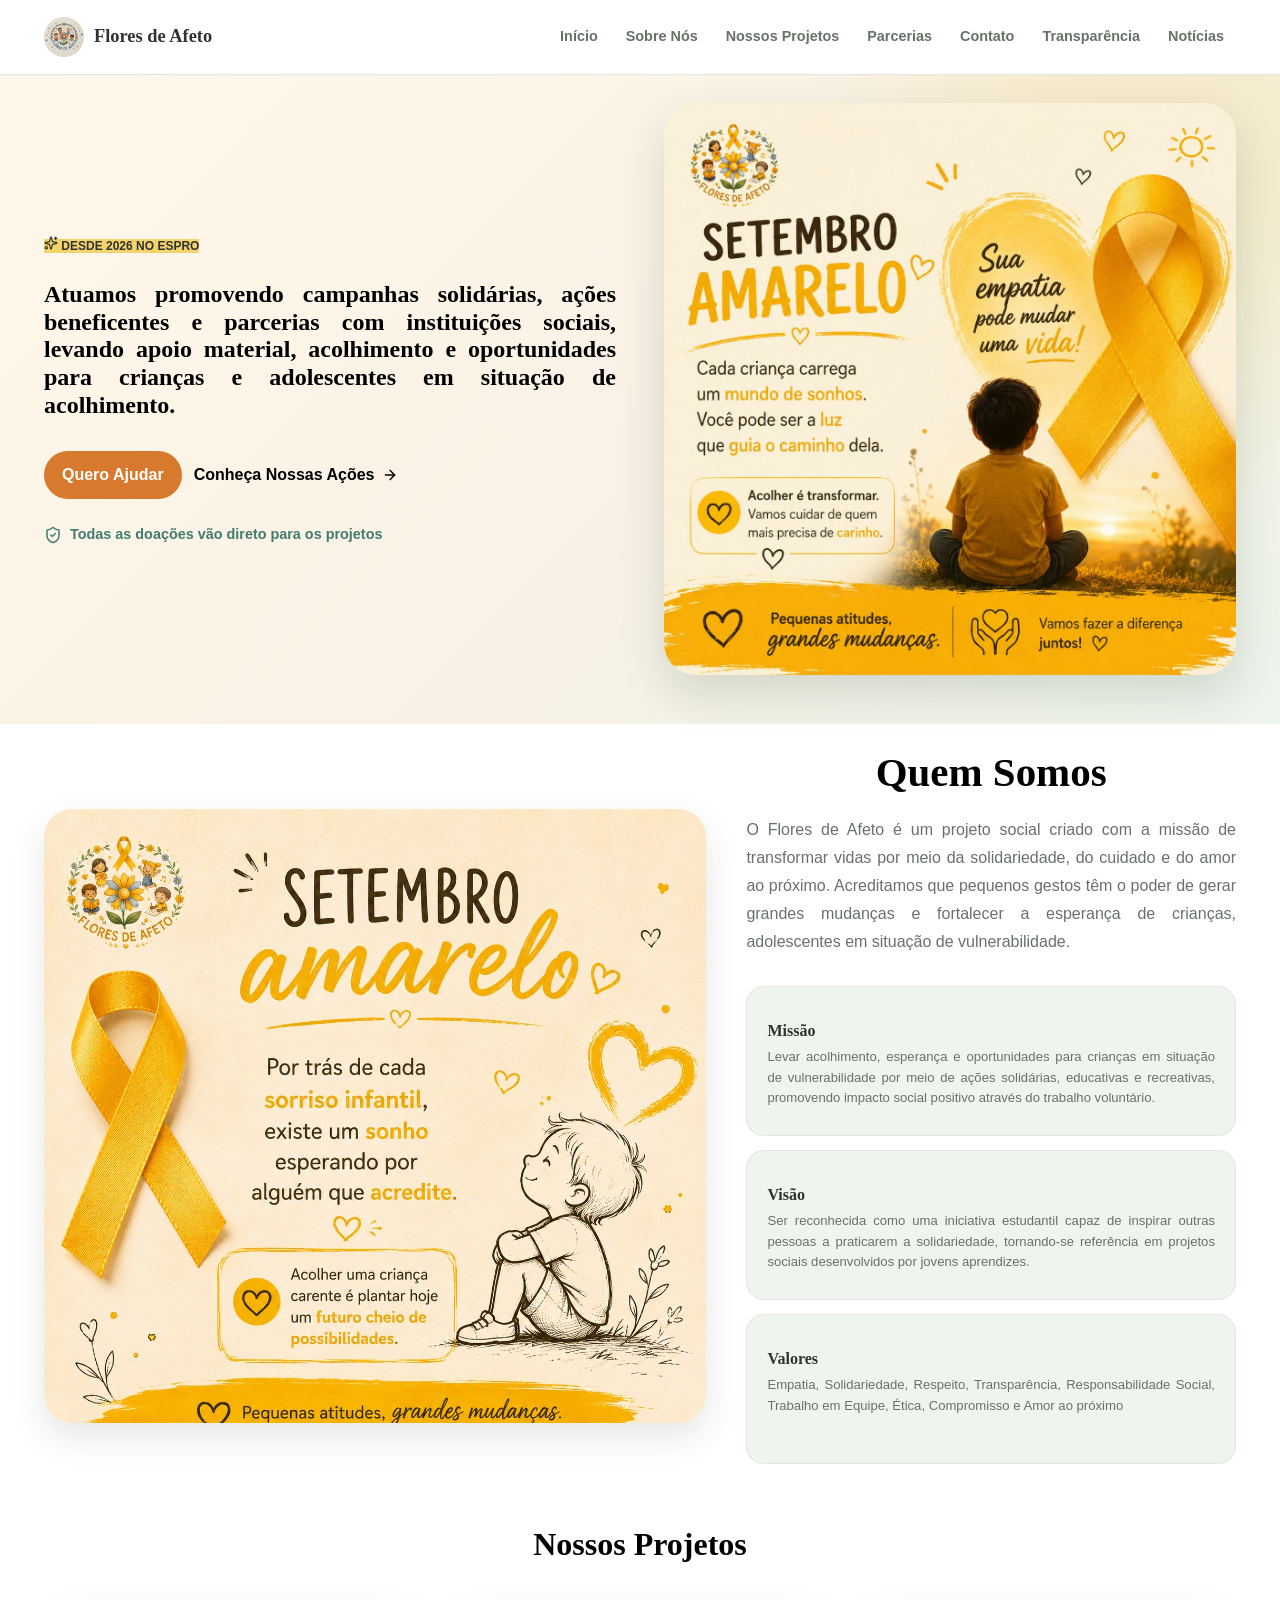
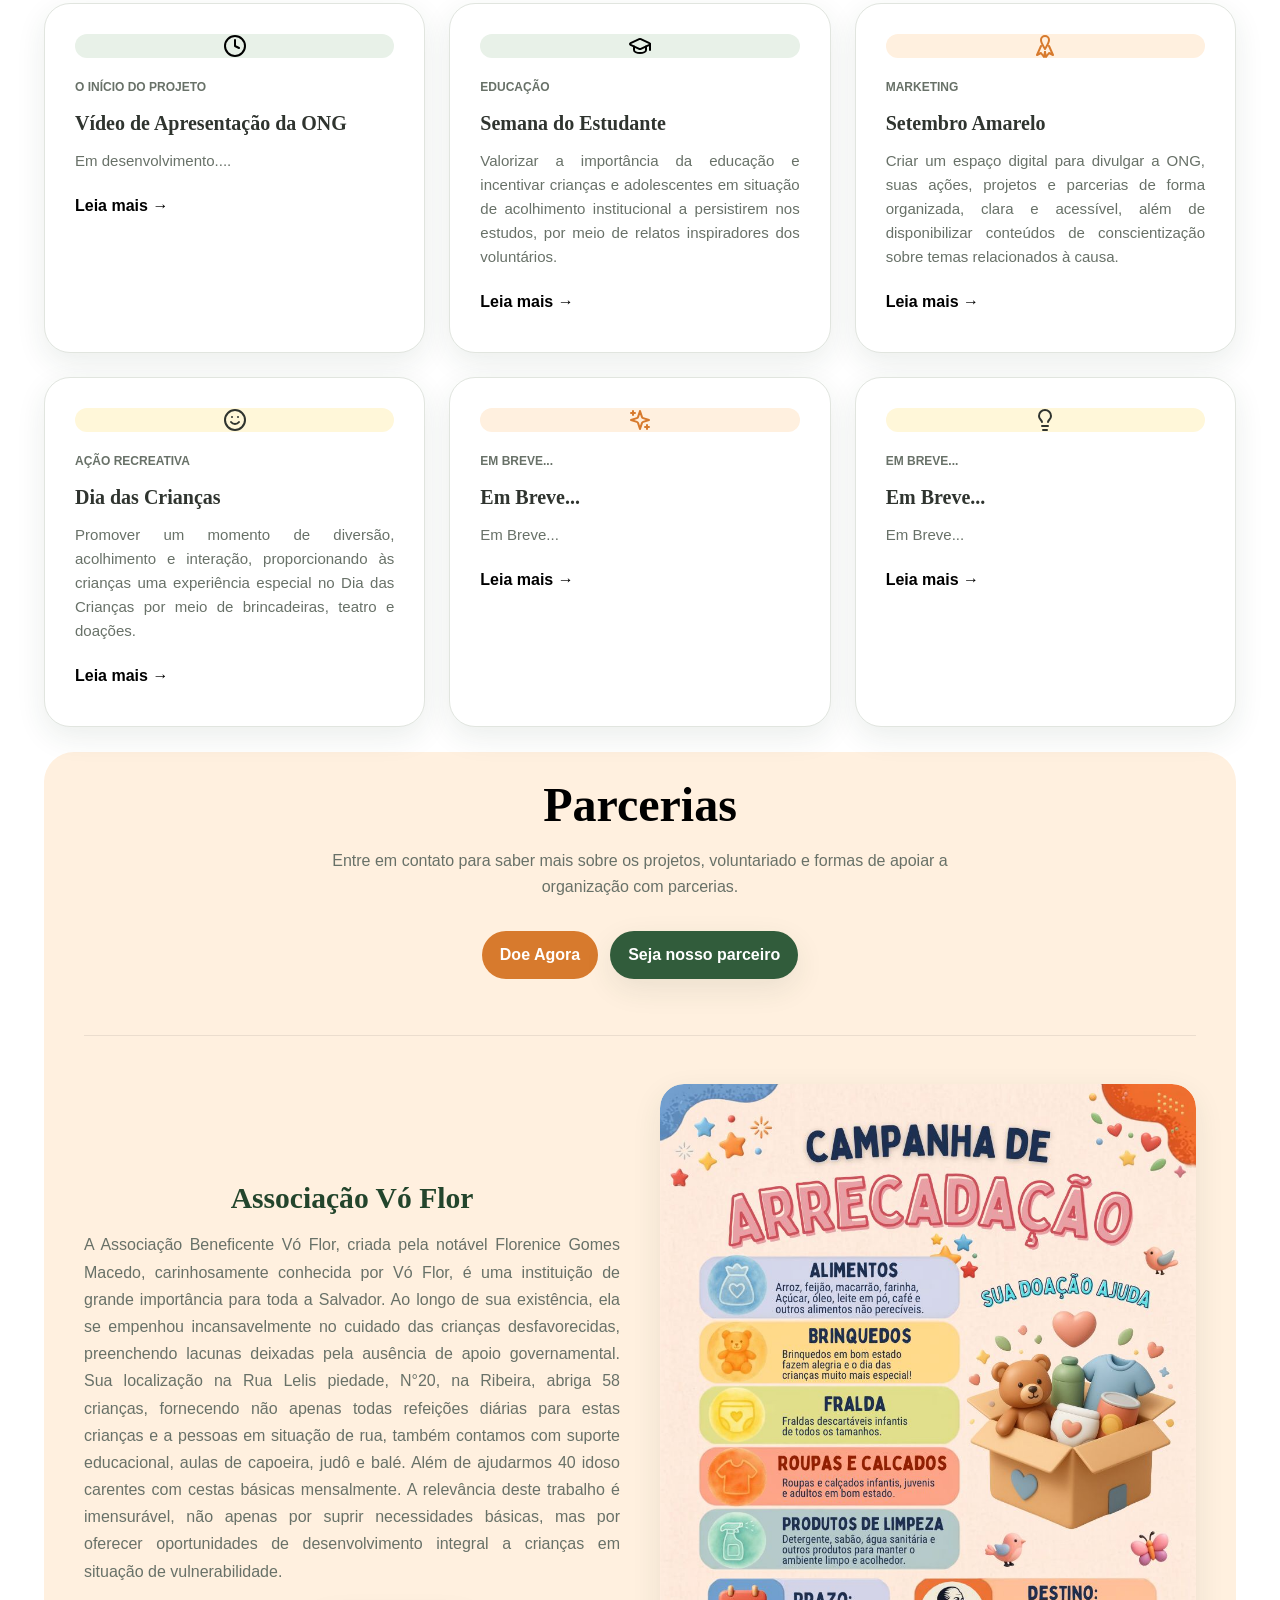
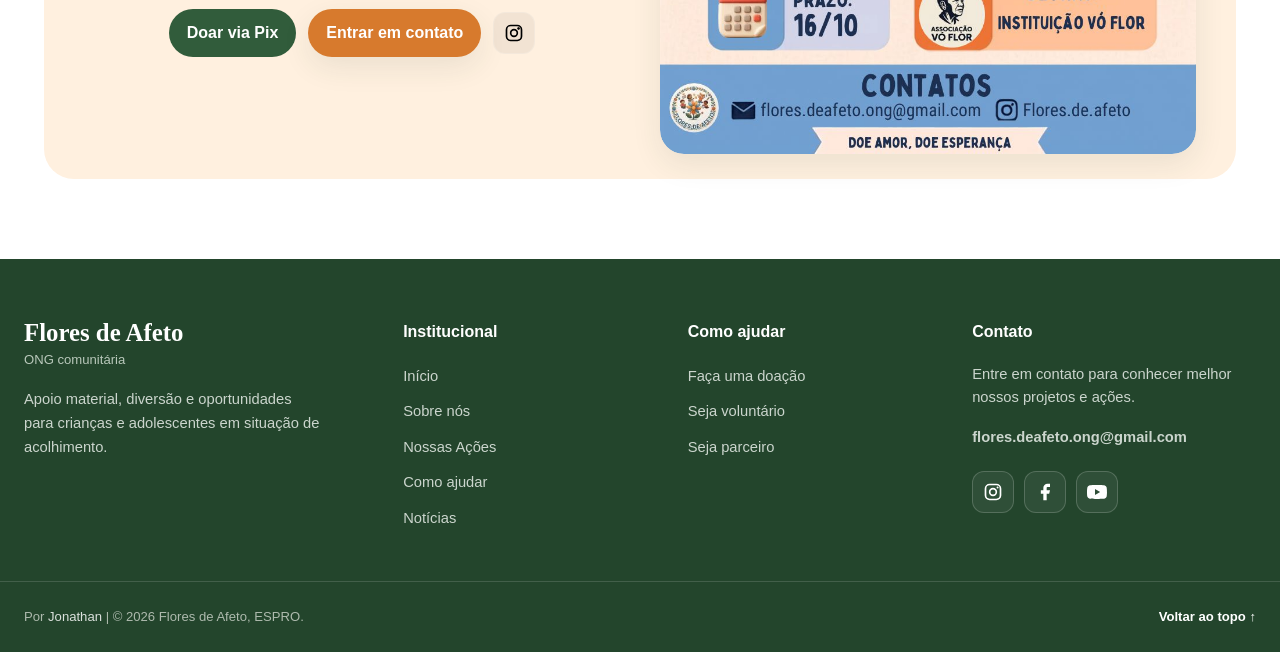
==== site/index.html @ ee65477d "Fix: Alteração do alinhamento dos textos no html e css" ====
<!DOCTYPE html>
<html lang="pt-BR">
  <head>
    <meta charset="UTF-8">
    <meta name="viewport" content="width=device-width, initial-scale=1.0">
    <meta name="description" content="Flores de Afeto — ONG comunitária que atua com educação, alimento, escuta e geração de renda.">
    <meta name="author" content="Flores de Afeto">
    <title>
      Flores de Afeto
    </title>
    <link rel="stylesheet" href="css/styles.css">
    <link rel="stylesheet" href="css/classes.css">
    <link rel="stylesheet" href="css/media.css">
    <link rel="icon" type="image/x-icon" href="imagens/favicon.ico">
  </head>
  <body>
<div class="flex min-h-screen flex-col">  
      <header class="fixed top-0 z-40 border-b border-border/60 bg-background/90 backdrop-blur">
        <div class="mx-auto flex max-w-6xl items-center justify-between gap-4 px-5 py-3.5">
          <a class="flex items-center gap-2.5 active" href="#inicio">
            <span class="flex size-10 items-center justify-center rounded-2xl bg-primary-soft text-primary">
              <img src="imagens\logo.png" alt="Logo">
            </span>
            <span class="font-display text-lg leading-none font-extrabold">
              Flores de Afeto
            </span>
          </a>
          <nav class="hidden items-center gap-1 lg:flex">
            <a href="#inicio" class="rounded-full px-3.5 py-2 text-sm font-semibold text-muted-foreground transition-colors hover:bg-muted hover:text-foreground">
              Início
            </a>
            <a href="#sobre" class="rounded-full px-3.5 py-2 text-sm font-semibold text-muted-foreground transition-colors hover:bg-muted hover:text-foreground">
              Sobre Nós
            </a>
            <a href="#projetos" class="rounded-full px-3.5 py-2 text-sm font-semibold text-muted-foreground transition-colors hover:bg-muted hover:text-foreground">
              Nossos Projetos
            </a>
            <a href="#parcerias" class="rounded-full px-3.5 py-2 text-sm font-semibold text-muted-foreground transition-colors hover:bg-muted hover:text-foreground">
              Parcerias
            </a>
            <a href="#contato" class="rounded-full px-3.5 py-2 text-sm font-semibold text-muted-foreground transition-colors hover:bg-muted hover:text-foreground">
              Contato
            </a>
            <a href="transparencia.html" class="rounded-full px-3.5 py-2 text-sm font-semibold text-muted-foreground transition-colors hover:bg-muted hover:text-foreground">
              Transparência
            </a>
            <a href="noticias.html" class="rounded-full px-3.5 py-2 text-sm font-semibold text-muted-foreground transition-colors hover:bg-muted hover:text-foreground">
              Notícias
            </a>
          </nav>

        </div>
      </header>
      <main id="inicio" class="flex-1">
        <section class="bg-hero-warm">
          <div class="mx-auto grid max-w-6xl items-center gap-12 px-5 py-14 md:py-20 lg:grid-cols-2">
            <div>
              <span class="inline-flex items-center gap-2 rounded-full bg-sun px-4 py-1.5 text-xs font-bold tracking-wide text-sun-foreground uppercase">
                <svg xmlns="http://www.w3.org/2000/svg" width="24" height="24" viewBox="0 0 24 24" fill="none" stroke="currentColor" stroke-width="2" stroke-linecap="round" stroke-linejoin="round" class="lucide lucide-sparkles size-3.5" aria-hidden="true">
                  <path d="M11.017 2.814a1 1 0 0 1 1.966 0l1.051 5.558a2 2 0 0 0 1.594 1.594l5.558 1.051a1 1 0 0 1 0 1.966l-5.558 1.051a2 2 0 0 0-1.594 1.594l-1.051 5.558a1 1 0 0 1-1.966 0l-1.051-5.558a2 2 0 0 0-1.594-1.594l-5.558-1.051a1 1 0 0 1 0-1.966l5.558-1.051a2 2 0 0 0 1.594-1.594z">
                  </path>
                  <path d="M20 2v4">
                  </path>
                  <path d="M22 4h-4">
                  </path>
                  <circle cx="4" cy="20" r="2">
                  </circle>
                </svg>
                Desde 2026 no ESPRO
              </span>
              <h3 class="mt-6 text-4xl text-primary md:text-5xl/tight">
                Atuamos promovendo campanhas solidárias, ações beneficentes e parcerias com instituições sociais, 
                levando apoio material, acolhimento e oportunidades para crianças e adolescentes em situação de acolhimento.
              </h3>
              <div class="mt-8 flex flex-wrap gap-3">
                <a href="#parcerias" class="inline-flex items-center justify-center gap-2 whitespace-nowrap rounded-full font-bold cursor-pointer transition-all focus-visible:outline-none focus-visible:ring-2 focus-visible:ring-ring focus-visible:ring-offset-2 disabled:pointer-events-none disabled:opacity-50 disabled:cursor-not-allowed [&amp;_svg]:pointer-events-none [&amp;_svg]:size-4 [&amp;_svg]:shrink-0 bg-accent text-accent-foreground shadow-warm hover:brightness-105 hover:-translate-y-0.5 h-13 px-8 text-base">
                  Quero Ajudar
                </a>
                <a href="#projetos" class="inline-flex items-center justify-center gap-2 whitespace-nowrap rounded-full font-bold cursor-pointer transition-all focus-visible:outline-none focus-visible:ring-2 focus-visible:ring-ring focus-visible:ring-offset-2 disabled:pointer-events-none disabled:opacity-50 disabled:cursor-not-allowed [&amp;_svg]:pointer-events-none [&amp;_svg]:size-4 [&amp;_svg]:shrink-0 border-2 border-primary/30 bg-background text-primary hover:bg-primary-soft hover:border-primary/50 h-13 px-8 text-base">
                  Conheça Nossas Ações
                  <svg xmlns="http://www.w3.org/2000/svg" width="24" height="24" viewBox="0 0 24 24" fill="none" stroke="currentColor" stroke-width="2" stroke-linecap="round" stroke-linejoin="round" class="lucide lucide-arrow-right size-4" aria-hidden="true">
                    <path d="M5 12h14">
                    </path>
                    <path d="m12 5 7 7-7 7">
                    </path>
                  </svg>
                </a>
              </div>
              <p class="mt-6 flex items-center gap-2 text-sm font-semibold text-info">
                <svg xmlns="http://www.w3.org/2000/svg" width="24" height="24" viewBox="0 0 24 24" fill="none" stroke="currentColor" stroke-width="2" stroke-linecap="round" stroke-linejoin="round" class="lucide lucide-shield-check size-4.5" aria-hidden="true">
                  <path d="M20 13c0 5-3.5 7.5-7.66 8.95a1 1 0 0 1-.67-.01C7.5 20.5 4 18 4 13V6a1 1 0 0 1 1-1c2 0 4.5-1.2 6.24-2.72a1.17 1.17 0 0 1 1.52 0C14.51 3.81 17 5 19 5a1 1 0 0 1 1 1z">
                  </path>
                  <path d="m9 12 2 2 4-4">
                  </path>
                </svg>
                Todas as doações vão direto para os projetos
              </p>
            </div>
            <div class="relative">
              <div class="overflow-hidden rounded-4xl shadow-lift">
                <img src="imagens/aviso-setembro1.jpg" alt="Ação do Setembro Amarelo" width="1408" height="1104" class="w-full object-cover">
              </div>
              <div class="absolute -bottom-6 -left-4 hidden rounded-3xl bg-card p-5 shadow-lift sm:block">
                <span class="flex items-center gap-3">
                  <span class="flex size-11 items-center justify-center rounded-2xl bg-accent-soft text-accent">
                    <svg xmlns="http://www.w3.org/2000/svg" width="24" height="24" viewBox="0 0 24 24" fill="none" stroke="currentColor" stroke-width="2" stroke-linecap="round" stroke-linejoin="round" class="lucide lucide-hand-heart size-5" aria-hidden="true">
                      <path d="M11 14h2a2 2 0 0 0 0-4h-3c-.6 0-1.1.2-1.4.6L3 16">
                      </path>
                      <path d="m14.45 13.39 5.05-4.694C20.196 8 21 6.85 21 5.75a2.75 2.75 0 0 0-4.797-1.837.276.276 0 0 1-.406 0A2.75 2.75 0 0 0 11 5.75c0 1.2.802 2.248 1.5 2.946L16 11.95">
                      </path>
                      <path d="m2 15 6 6">
                      </path>
                      <path d="m7 20 1.6-1.4c.3-.4.8-.6 1.4-.6h4c1.1 0 2.1-.4 2.8-1.2l4.6-4.4a1 1 0 0 0-2.75-2.91">
                      </path>
                    </svg>
                  </span>
                  <span>
                    <span class="block font-display text-xl font-extrabold text-primary">
                      12.400
                    </span>
                    <span class="text-xs font-semibold text-muted-foreground">
                      vidas acompanhadas
                    </span>
                  </span>
                </span>
              </div>
            </div>
          </div>
        </section>
        <section id="sobre" class="section-pad">
          <div class="mx-auto grid max-w-6xl items-center gap-12 px-5 lg:grid-cols-2">
            <div class="overflow-hidden rounded-4xl shadow-soft">
              <img src="imagens/aviso-setembro2.jpg" alt="Voluntária entregando um buquê de flores a uma senhora atendida pela ONG" width="50%" height="900" loading="lazy" class="h-full w-full object-cover">
            </div>
            <div>
              <h2 class="mt-3 text-3xl text-primary md:text-4xl">
                Quem Somos
              </h2>
              <p class="mt-4 text-base/relaxed text-muted-foreground">
                O Flores de Afeto é um projeto social criado com a missão de transformar vidas por meio da solidariedade, do cuidado e do amor ao próximo. 
                Acreditamos que pequenos gestos têm o poder de gerar grandes mudanças e fortalecer a esperança de crianças, adolescentes em situação de vulnerabilidade.
              </p>
              <div class="mt-7 grid gap-4 sm:grid-cols-3">
                <div class="rounded-2xl bg-secondary p-5">
                  <h3 class="mt-3 text-base">
                    Missão
                  </h3>
                  <p class="mt-1 text-sm/relaxed text-muted-foreground">
                    Levar acolhimento, esperança e oportunidades para crianças em situação de
                    vulnerabilidade por meio de ações solidárias, educativas e recreativas, promovendo impacto
                    social positivo através do trabalho voluntário.
                  </p>
                </div>
                <div class="rounded-2xl bg-secondary p-5">
                  <h3 class="mt-3 text-base">
                    Visão
                  </h3>
                  <p class="mt-1 text-sm/relaxed text-muted-foreground">
                    Ser reconhecida como uma iniciativa estudantil capaz de inspirar outras pessoas a
                    praticarem a solidariedade, tornando-se referência em projetos sociais desenvolvidos por
                    jovens aprendizes.
                  </p>
                </div>
                <div class="rounded-2xl bg-secondary p-5">
                  <h3 class="mt-3 text-base">
                    Valores
                  </h3>
                  <p class="mt-1 text-sm/relaxed text-muted-foreground">
                    Empatia, Solidariedade, Respeito, Transparência, Responsabilidade Social, Trabalho em Equipe, Ética, Compromisso e Amor ao próximo
                  </p>
                </div>
              </div>
              <!-- 
              <a href="#sobre" class="inline-flex items-center justify-center gap-2 whitespace-nowrap rounded-full text-sm font-bold cursor-pointer transition-all focus-visible:outline-none focus-visible:ring-2 focus-visible:ring-ring focus-visible:ring-offset-2 disabled:pointer-events-none disabled:opacity-50 disabled:cursor-not-allowed [&amp;_svg]:pointer-events-none [&amp;_svg]:size-4 [&amp;_svg]:shrink-0 text-info underline-offset-4 hover:underline h-11 py-2 mt-6 px-0">
                Nossa história completa
                <svg xmlns="http://www.w3.org/2000/svg" width="24" height="24" viewBox="0 0 24 24" fill="none" stroke="currentColor" stroke-width="2" stroke-linecap="round" stroke-linejoin="round" class="lucide lucide-arrow-right size-4" aria-hidden="true">
                  <path d="M5 12h14">
                  </path>
                  <path d="m12 5 7 7-7 7">
                  </path>
                </svg>
              </a>
              -->
            </div>
          </div>
        </section>
        <!--
        <section class="bg-green-gradient py-14 text-primary-foreground md:py-18">
          <div style="display: flex; justify-content: center; align-items: center;">
             <img src="" style="width: 90%; height: 400px; margin: auto;">
          </div>    
        </section>
        -->
        <section id="projetos" class="section-pad">
          <div class="mx-auto max-w-6xl px-5">
            <div class="max-w-2xl"> 
              <h2 class="mt-3 text-3xl text-primary md:text-4xl" style="text-align: center;">
                Nossos Projetos
              </h2>
            </div>
            <div class="mt-10">
              <div class="grid gap-6 md:grid-cols-2 lg:grid-cols-3">

                <article class="flex flex-col rounded-3xl border border-border bg-card p-7 shadow-soft transition-all hover:-translate-y-1 hover:shadow-lift">
                  <span class="flex size-13 items-center justify-center rounded-2xl bg-primary-soft text-primary">
                    <svg xmlns="http://www.w3.org/2000/svg" width="24" height="24" viewBox="0 0 24 24" fill="none" stroke="currentColor" stroke-width="2" stroke-linecap="round" stroke-linejoin="round" class="lucide size-6" aria-hidden="true">
                      <circle cx="12" cy="12" r="10"/>
                      <polyline points="12 6 12 12 16 14"/>
                    </svg>
                  </span>
                  <span class="mt-5 text-xs font-bold tracking-wide text-muted-foreground uppercase" style="margin-bottom: 15px;">
                    O início do projeto
                  </span>
                  <h3 class="mt-1.5 text-xl text-foreground" style="margin-bottom: 10px;">
                    Vídeo de Apresentação da ONG
                  </h3>
                  <p class="mt-1 text-sm/relaxed text-muted-foreground">
                    Em desenvolvimento....
                  </p>
                  <a href="noticias.html#apresentacao-ong" class="news-link">
                    Leia mais →
                  </a>
                </article>

                <article class="flex flex-col rounded-3xl border border-border bg-card p-7 shadow-soft transition-all hover:-translate-y-1 hover:shadow-lift">
                  <span class="flex size-13 items-center justify-center rounded-2xl bg-primary-soft text-primary">
                    <svg xmlns="http://www.w3.org/2000/svg" width="24" height="24" viewBox="0 0 24 24" fill="none" stroke="currentColor" stroke-width="2" stroke-linecap="round" stroke-linejoin="round" class="lucide size-6" aria-hidden="true">
                      <path d="M21.42 10.922a1 1 0 0 0-.019-1.838L12.83 5.18a2 2 0 0 0-1.66 0L2.6 9.08a1 1 0 0 0 0 1.832l8.57 3.908a2 2 0 0 0 1.66 0z"/>
                      <path d="M22 10v6"/>
                      <path d="M6 12.5V16a6 3 0 0 0 12 0v-3.5"/>
                    </svg>
                  </span>
                  <span class="mt-5 text-xs font-bold tracking-wide text-muted-foreground uppercase" style="margin-bottom: 15px;">
                    Educação
                  </span>
                  <h3 class="mt-1.5 text-xl text-foreground" style="margin-bottom: 10px;">
                    Semana do Estudante
                  </h3>
                  <p class="mt-1 text-sm/relaxed text-muted-foreground">
                    Valorizar a importância da educação e incentivar crianças e adolescentes em situação de acolhimento institucional a 
                    persistirem nos estudos, por meio de relatos inspiradores dos voluntários.
                  </p>
                <a href="noticias.html#dia-do-estudante" class="news-link">
                  Leia mais →
                </a>
                </article>

                <article class="flex flex-col rounded-3xl border border-border bg-card p-7 shadow-soft transition-all hover:-translate-y-1 hover:shadow-lift">
                  <span class="flex size-13 items-center justify-center rounded-2xl bg-accent-soft text-accent">
                    <svg xmlns="http://www.w3.org/2000/svg" width="24" height="24" viewBox="0 0 24 24" fill="none" stroke="currentColor" stroke-width="2" stroke-linecap="round" stroke-linejoin="round" class="lucide size-6" aria-hidden="true">
                      <path d="M12 2a4 4 0 0 0-4 4c0 3.33 3 7 4 9 1-2 4-5.67 4-9a4 4 0 0 0-4-4Z"/>
                      <path d="m8 12-4 9 4-2 3 4 1-5"/>
                      <path d="m16 12 4 9-4-2-3 4-1-5"/>
                    </svg>
                  </span>
                  <span class="mt-5 text-xs font-bold tracking-wide text-muted-foreground uppercase" style="margin-bottom: 15px;">
                    Marketing
                  </span>
                  <h3 class="mt-1.5 text-xl text-foreground" style="margin-bottom: 10px;">
                    Setembro Amarelo
                  </h3>
                  <p class="mt-1 text-sm/relaxed text-muted-foreground">
                    Criar um espaço digital para divulgar a ONG, suas ações, projetos e parcerias de forma organizada, clara e acessível, 
                    além de disponibilizar conteúdos de conscientização sobre temas relacionados à causa. 
                  </p>
                  <a href="#" class="news-link">
                    Leia mais →
                  </a>
                </article>

                <article class="flex flex-col rounded-3xl border border-border bg-card p-7 shadow-soft transition-all hover:-translate-y-1 hover:shadow-lift">
                  <span class="flex size-13 items-center justify-center rounded-2xl bg-sun-soft text-sun-foreground">
                    <svg xmlns="http://www.w3.org/2000/svg" width="24" height="24" viewBox="0 0 24 24" fill="none" stroke="currentColor" stroke-width="2" stroke-linecap="round" stroke-linejoin="round" class="lucide size-6" aria-hidden="true">
                      <circle cx="12" cy="12" r="10"/>
                      <path d="M8 14s1.5 2 4 2 4-2 4-2"/>
                      <line x1="9" x2="9.01" y1="9" y2="9"/>
                      <line x1="15" x2="15.01" y1="9" y2="9"/>
                    </svg>
                  </span>
                  <span class="mt-5 text-xs font-bold tracking-wide text-muted-foreground uppercase" style="margin-bottom: 15px;">
                    Ação Recreativa
                  </span>
                  <h3 class="mt-1.5 text-xl text-foreground" style="margin-bottom: 10px;">
                    Dia das Crianças
                  </h3>
                  <p class="mt-1 text-sm/relaxed text-muted-foreground">
                    Promover um momento de diversão, acolhimento e interação, proporcionando às crianças uma experiência 
                    especial no Dia das Crianças por meio de brincadeiras, teatro e doações.
                  </p>
                  <a href="#" class="news-link">
                    Leia mais →
                  </a>
                </article>

                <article class="flex flex-col rounded-3xl border border-border bg-card p-7 shadow-soft transition-all hover:-translate-y-1 hover:shadow-lift">
                  <span class="flex size-13 items-center justify-center rounded-2xl bg-accent-soft text-accent">
                    <svg xmlns="http://www.w3.org/2000/svg" width="24" height="24" viewBox="0 0 24 24" fill="none" stroke="currentColor" stroke-width="2" stroke-linecap="round" stroke-linejoin="round" class="lucide size-6" aria-hidden="true">
                      <path d="m12 3-1.912 5.813a2 2 0 0 1-1.275 1.275L3 12l5.813 1.912a2 2 0 0 1 1.275 1.275L12 21l1.912-5.813a2 2 0 0 1 1.275-1.275L21 12l-5.813-1.912a2 2 0 0 1-1.275-1.275L12 3Z"/>
                      <path d="M5 3v4"/>
                      <path d="M19 17v4"/>
                      <path d="M3 5h4"/>
                      <path d="M17 19h4"/>
                    </svg>
                  </span>
                  <span class="mt-5 text-xs font-bold tracking-wide text-muted-foreground uppercase" style="margin-bottom: 15px;">
                    Em Breve...
                  </span>
                  <h3 class="mt-1.5 text-xl text-foreground" style="margin-bottom: 10px;">
                    Em Breve...
                  </h3>
                  <p class="mt-1 text-sm/relaxed text-muted-foreground">
                    Em Breve...
                  </p>
                  <a href="#" class="news-link">
                    Leia mais →
                  </a>
                </article>

                <article class="flex flex-col rounded-3xl border border-border bg-card p-7 shadow-soft transition-all hover:-translate-y-1 hover:shadow-lift">
                  <span class="flex size-13 items-center justify-center rounded-2xl bg-sun-soft text-sun-foreground">
                    <svg xmlns="http://www.w3.org/2000/svg" width="24" height="24" viewBox="0 0 24 24" fill="none" stroke="currentColor" stroke-width="2" stroke-linecap="round" stroke-linejoin="round" class="lucide size-6" aria-hidden="true">
                      <path d="M15 14c.2-1 .7-1.7 1.5-2.5 1-.9 1.5-2.2 1.5-3.5A6 6 0 0 0 6 8c0 1 .2 2.2 1.5 3.5.7.7 1.3 1.5 1.5 2.5"/>
                      <path d="M9 18h6"/>
                      <path d="M10 22h4"/>
                    </svg>
                  </span>
                  <span class="mt-5 text-xs font-bold tracking-wide text-muted-foreground uppercase" style="margin-bottom: 15px;">
                    Em Breve...
                  </span>
                  <h3 class="mt-1.5 text-xl text-foreground" style="margin-bottom: 10px;">
                    Em Breve...
                  </h3>
                  <p class="mt-1 text-sm/relaxed text-muted-foreground">
                    Em Breve...
                  </p>
                  <a href="#" class="news-link">
                    Leia mais →
                  </a>
                </article>
              </div>


            </div>
          </div>
        </section>
      </main>
    </div>

    <section class="pb-20" id="parcerias">
  <div class="mx-auto max-w-6xl px-5">
    <div class="rounded-4xl bg-accent-soft p-9 text-center md:p-14">
      <div class="container contact-grid">
        <div>
          <h2>Parcerias</h2>
          <p>
            Entre em contato para saber mais sobre os projetos, voluntariado e formas de apoiar a organização com parcerias.
          </p>
        </div>
      </div>
      
      <!-- ta faltando uma referencia pro js, recomendado verificar anteriormente com a liderança para organizar o processo-->
      <div class="mt-8 flex flex-wrap justify-center gap-3">
        <a href="https://forms.gle/pRiSn5NTGvpMf6pHA" target="_blank" class="inline-flex items-center justify-center gap-2 whitespace-nowrap rounded-full font-bold cursor-pointer transition-all focus-visible:outline-none focus-visible:ring-2 focus-visible:ring-ring focus-visible:ring-offset-2 disabled:pointer-events-none disabled:opacity-50 disabled:cursor-not-allowed bg-accent text-accent-foreground shadow-warm hover:brightness-105 hover:-translate-y-0.5 h-13 px-8 text-base">
          Doe Agora
        </a>
        <a href="https://forms.gle/pRiSn5NTGvpMf6pHA" target="_blank" class="inline-flex items-center justify-center gap-2 whitespace-nowrap rounded-full font-bold cursor-pointer transition-all focus-visible:outline-none focus-visible:ring-2 focus-visible:ring-ring focus-visible:ring-offset-2 disabled:pointer-events-none disabled:opacity-50 disabled:cursor-not-allowed bg-info text-info-foreground shadow-soft hover:bg-info/90 h-13 px-8 text-base">
          Seja nosso parceiro
        </a>
      </div>

      <div style="display: grid; grid-template-columns: repeat(auto-fit, minmax(280px, 1fr)); gap: 2.5rem; align-items: center; text-align: center; margin-top: 3.5rem; border-top: 1px solid rgba(0, 0, 0, 0.08); padding-top: 3rem;">
        <div>
          <h3 style="font-size: 1.85rem; color: var(--verde-escuro); margin-bottom: 1rem;">
            Associação Vó Flor
          </h3>
          <p class="mt-1" style="color: var(--cinza); line-height: 1.7; margin-bottom: 1.5rem;">
            A Associação Beneficente Vó Flor, criada pela notável Florenice Gomes Macedo, carinhosamente conhecida por Vó Flor, é uma 
            instituição de grande importância para toda a Salvador. Ao longo de sua existência, ela se empenhou incansavelmente no cuidado 
            das crianças desfavorecidas, preenchendo lacunas deixadas pela ausência de apoio governamental. Sua localização na Rua Lelis 
            piedade, N°20, na Ribeira, abriga 58 crianças, fornecendo não apenas todas refeições diárias para estas crianças e a pessoas em 
            situação de rua, também contamos com suporte educacional, aulas de capoeira, judô e balé. Além de ajudarmos 40 idoso carentes com 
            cestas básicas mensalmente. A relevância deste trabalho é imensurável, não apenas por suprir necessidades básicas, mas por oferecer 
            oportunidades de desenvolvimento integral a crianças em situação de vulnerabilidade.
          </p>
            <div class="parcerias-actions flex flex-wrap justify-center items-center gap-3">
              <a onclick="copiar(1, event)" class="btn-doe inline-flex items-center justify-center gap-2 whitespace-nowrap rounded-full font-bold cursor-pointer transition-all focus-visible:outline-none focus-visible:ring-2 focus-visible:ring-ring focus-visible:ring-offset-2 disabled:pointer-events-none disabled:opacity-50 bg-info text-accent-foreground shadow-warm hover:brightness-105 hover:-translate-y-0.5 h-13 px-8 text-base"><script src="script.js" defer></script>
                Doar via Pix
              </a>
              <a onclick="copiar(2, event)" class="btn-doe inline-flex items-center justify-center gap-2 whitespace-nowrap rounded-full font-bold cursor-pointer transition-all focus-visible:outline-none focus-visible:ring-2 focus-visible:ring-ring focus-visible:ring-ring-offset-2 disabled:pointer-events-none disabled:opacity-50 bg-accent text-info-foreground shadow-soft hover:bg-info/90 h-13 px-8 text-base">
                Entrar em contato
              </a>

              <a
                class="footer-social-link btn-insta-action"
                href="https://www.instagram.com/voflor.011/"
                target="_blank"
                rel="noopener noreferrer"
                aria-label="Instagram da Associação Vó Flor"
                title="Instagram"
                style="color: #000000; background: rgba(0, 0, 0, 0.05);"
              >
                <svg viewBox="0 0 24 24" aria-hidden="true" style="stroke: #000000; fill: none;">
                  <rect x="3" y="3" width="18" height="18" rx="5" fill="none" stroke="currentColor" stroke-width="2"/>
                  <circle cx="12" cy="12" r="4" fill="none" stroke="currentColor" stroke-width="2"/>
                  <circle cx="17.5" cy="6.5" r="1.2" fill="currentColor"/>
                </svg>
              </a>
            </div>


      </div>
        <div style="border-radius: 24px; overflow: hidden; box-shadow: var(--sombra);">
          <img src="imagens/arrecadacao-vo-flor.jpeg" alt="Ação e parcerias da Flores de Afeto" style="width: 100%; height: auto; object-fit: cover; display: block; border-radius: 24px;">
        </div>

    </div>
  </div>
</section>


    <footer id="contato" class="site-footer">
      <div class="container footer-container">

        <div class="footer-column footer-brand">
          <h3>Flores de Afeto</h3>
          <p class="footer-subtitle">ONG comunitária</p>

          <p>
            Apoio material, diversão e oportunidades para crianças e adolescentes em situação de acolhimento.
          </p>
        </div>

        <div class="footer-column">
          <h4>Institucional</h4>

          <ul class="footer-list">
            <li>
              <a href="#inicio">Início</a>
            </li>

            <li>
              <a href="#sobre">Sobre nós</a>
            </li>

            <li>
              <a href="#projetos">Nossas Ações</a>
            </li>

            <li>
              <a href="#ajudar">Como ajudar</a>
            </li>

            <li>
              <a href="noticias.html">Notícias</a>
            </li>
          </ul>
        </div>

        <div class="footer-column">
          <h4>Como ajudar</h4>

          <ul class="footer-list">
            <li>
              <a href="https://forms.gle/pRiSn5NTGvpMf6pHA" target="_blank">Faça uma doação</a>
            </li>

            <li>
              <a href="https://forms.gle/pRiSn5NTGvpMf6pHA" target="_blank">Seja voluntário</a>
            </li>

            <li>
              <a href="https://forms.gle/pRiSn5NTGvpMf6pHA" target="_blank">Seja parceiro</a>
            </li>
          </ul>
        </div>

        <div class="footer-column">
          <h4>Contato</h4>

          <p>
            Entre em contato para conhecer melhor
            nossos projetos e ações.
          </p>

          <a
            class="footer-contact-link"
            href="mailto:flores.deafeto.ong@gmail.com"
          >
            flores.deafeto.ong@gmail.com
          </a>

          <div class="footer-social" aria-label="Redes sociais">
            <a
              class="footer-social-link"
              href="https://www.instagram.com/flores.de.afeto/"
              target="_blank"
              rel="noopener noreferrer"
              aria-label="Instagram da Flores de Afeto"
              title="Instagram"
            >
              <svg viewBox="0 0 24 24" aria-hidden="true">
                <rect x="3" y="3" width="18" height="18" rx="5" fill="none" stroke="currentColor" stroke-width="2"/>
                <circle cx="12" cy="12" r="4" fill="none" stroke="currentColor" stroke-width="2"/>
                <circle cx="17.5" cy="6.5" r="1.2"/>
              </svg>
            </a>

            <!-- <a
              class="footer-social-link"
              href="https://www.tiktok.com/@flores.de.afeto"
              target="_blank"
              rel="noopener noreferrer"
              aria-label="TikTok da Flores de Afeto"
              title="TikTok"
            >
              <svg viewBox="0 0 24 24" aria-hidden="true">
                <path d="M16.5 3c.3 1.8 1.3 3.1 3.5 3.3v3.1c-1.5-.1-2.7-.5-3.7-1.2v6.1c0 4-2.6 6.7-6.2 6.7A5.9 5.9 0 0 1 4 15.1c0-3.3 2.6-5.8 6-5.8.4 0 .8 0 1.2.1v3.2a3.4 3.4 0 0 0-1.2-.2c-1.5 0-2.8 1.1-2.8 2.7 0 1.6 1.2 2.8 2.8 2.8 1.8 0 3.2-1.2 3.2-3.6V3h3.3Z"/>
              </svg>
            </a> -->
            <a
              class="footer-social-link"
              href="https://www.facebook.com/share/1CqYmEmZdd/?mibextid=wwXIfr"
              target="_blank"
              rel="noopener noreferrer"
              aria-label="Facebook da Flores de Afeto"
              title="Facebook"
            >
              <svg viewBox="0 0 24 24" aria-hidden="true" fill="none" stroke="currentColor" stroke-width="2" stroke-linecap="round" stroke-linejoin="round">
                <path d="M18 2h-3a5 5 0 0 0-5 5v3H7v4h3v8h4v-8h3l1-4h-4V7a1 1 0 0 1 1-1h3z"/>
              </svg>
            </a>
            <a
              class="footer-social-link"
              href="https://www.youtube.com/channel/UCT0GOXYEmDh-snjdfO4YKuA"
              target="_blank"
              rel="noopener noreferrer"
              aria-label="YouTube da Flores de Afeto"
              title="YouTube"
            >
              <svg
                viewBox="0 0 24 24"
                aria-hidden="true"
                fill="currentColor"
              >
                <path
                  fill-rule="evenodd"
                  clip-rule="evenodd"
                  d="M23.5 6.2a3 3 0 0 0-2.1-2.1C19.5 3.6 12 3.6 12 3.6s-7.5 0-9.4.5A3 3 0 0 0 .5 6.2C0 8.1 0 12 0 12s0 3.9.5 5.8a3 3 0 0 0 2.1 2.1c1.9.5 9.4.5 9.4.5s7.5 0 9.4-.5a3 3 0 0 0 2.1-2.1c.5-1.9.5-5.8.5-5.8s0-3.9-.5-5.8zM9.6 15.7V8.3L15.8 12l-6.2 3.7z"
                />
              </svg>
            </a>

          </div>
        </div>

      </div>

      <div class="footer-bottom">
        <div class="container footer-bottom-content">

          <p>
            Por <a href="https://www.instagram.com/_jonat__/" target="_blank"> Jonathan</a> | © <span id="year" style="text-decoration: none"></span>
            Flores de Afeto, ESPRO. 
          </p>

          <a href="#inicio" class="back-to-top">
            Voltar ao topo ↑
          </a>

        </div>
      </div>
    </footer>
    <script src="script.js" defer>
    </script>
  </body>
</html>
---- site/css/styles.css ----
:root {
  --verde: #315c3b;
  --verde-escuro: #23452c;
  --verde-claro: #e8f1e8;
  --laranja: #d77a2d;
  --laranja-claro: #fff0df;
  --amarelo: #f4d36d;
  --creme: #fbf4e8;
  --texto: #2f342f;
  --cinza: #687168;
  --borda: #e1e5df;
  --branco: #ffffff;
  --sombra: 0 10px 30px rgba(35, 69, 44, 0.09);
  --sombra-forte: 0 18px 45px rgba(35, 69, 44, 0.16);
  --raio: 24px;
  --largura: 1440px;
}
* {
  margin: 0;
  padding: 0;
  box-sizing: border-box;
  
}
html {
  scroll-behavior: smooth;
  scroll-padding-top: 90px;
}
body {
  min-height: 100vh;
  overflow-x: hidden;
  background: var(--branco);
  color: var(--texto);
  font-family: "Segoe UI", Arial, Helvetica, sans-serif;
  line-height: 1.6;
}
img {
  width: 100%;
  height: 380px;
  object-fit: cover;
  border-radius: 12px;
  display: block;
}
a {
  color: inherit;
  text-decoration: none;
}
button,
input,
textarea {
  font: inherit;
}
button {
  cursor: pointer;
}
h1,
h2,
h3 {
  font-family: Georgia, "Times New Roman", serif;
  line-height: 1.15;
}
h1 {
  font-size: clamp(2.5rem, 5vw, 4.35rem);
}
h2 {
  font-size: clamp(2rem, 4vw, 3rem);
}
p {
  color: var(--cinza);
}

.mx-auto,
.container {
  width: min(var(--largura), calc(100% - 40px));
  margin-left: auto;
  margin-right: auto;
}

header {
  position: sticky;
  top: 0;
  z-index: 100;
  background: rgba(255, 255, 255, 0.94);
  border-bottom: 1px solid rgba(225, 229, 223, 0.85);
  backdrop-filter: blur(14px);
}
header > div {
  min-height: 72px;
}
header a {
  transition: color .2s ease, background .2s ease, transform .2s ease;
}
header nav a:hover{
  background: var(--verde-claro);
}
header .flex.items-center.gap-2 > a {
  white-space: nowrap;
}

header a > span:first-child {
  flex-shrink: 0;
}
header a .font-display {
  white-space: nowrap;
}

.bg-accent,
.bg-info {
  border: 0;
}
.bg-accent {
  background: var(--laranja) !important;
  color: #fff !important;
}
.bg-info {
  background: #427b70 !important;
  color: #fff !important;
}
.bg-accent:hover,
.bg-info:hover {
  transform: translateY(-2px);
  filter: brightness(1.06);
}
.border-2 {
  border-width: 2px !important;
}
.border-primary\/30 {
  border-color: rgba(49, 92, 59, .30) !important;
}

.bg-hero-warm {
  background:
    radial-gradient(circle at 90% 15%, rgba(244, 211, 109, .30), transparent 28%),
    linear-gradient(135deg, #fff8ea 0%, #f8f1e5 55%, #edf4eb 100%);
  
  padding-top: 0;
}
.bg-hero-warm > div {
  min-height: 650px;
}
.bg-hero-warm h1 {
  max-width: 760px;
  color: var(--verde);
}
.bg-hero-warm p {
  max-width: 650px;
}
.bg-hero-warm .relative > div:first-child {
  overflow: hidden;
  border-radius: 32px;
  box-shadow: var(--sombra-forte);
}
.bg-hero-warm .relative > div:first-child img {
  min-height: 480px;
  object-fit: cover;
}
.bg-hero-warm .absolute {
  z-index: 2;
}


.section-pad {
  padding: 24px 0;  
}
.section-pad > .mx-auto {
  position: relative;
}
.bg-cream {
  background: var(--creme);
}
.bg-green-gradient {
  background: linear-gradient(135deg, var(--verde-escuro), var(--verde));
}

#sobre {
  padding-top: 25px;
  padding-bottom: 25px;
}

#sobre > div {
  display: grid;
  grid-template-columns:
    minmax(0, 1.15fr)
    minmax(0, 0.85fr);
  align-items: stretch;
  gap: 56px;
}

#sobre > div > div:first-child {
  width: 100%;
  height: clamp(360px, 48vw, 680px);
  overflow: hidden;
  border-radius: 28px;
  box-shadow:
    0 14px 35px rgba(35, 69, 44, 0.12);
}

#sobre > div > div:first-child img {
  width: 100%;
  height: 100%;
  display: block;
  object-fit: cover;
}

#sobre > div > div:last-child {
  display: flex;
  flex-direction: column;
  justify-content: center;
  min-height: 0;
}

#sobre > div > div:last-child > span {
  display: inline-block;
  margin-bottom: 12px;
  color: var(--laranja);
  font-size: 0.75rem;
  font-weight: 800;
  letter-spacing: 0.14em;
  text-transform: uppercase;
}

#sobre h2 {
  max-width: 600px;
  margin: 0;
  color: var(--verde);
  font-family:
    Georgia,
    "Times New Roman",
    serif;
  font-size: clamp(2rem, 3.2vw, 2.8rem);
  line-height: 1.15;
}


#sobre > div > div:last-child > p {
  max-width: 600px;
  margin-top: 20px;
  color: var(--cinza);
  font-size: 1rem;
  line-height: 1.75;
}

#sobre > div > div:last-child > div {
  display: grid;
  grid-template-columns: 1fr;
  gap: 14px;
  margin-top: 30px;
}

#sobre > div > div:last-child > div > div {
  min-height: 150px;
  display: flex;
  flex-direction: column;
  align-items: flex-start;
  padding: 20px;
  border:
    1px solid
    rgba(49, 92, 59, 0.08);
  border-radius: 18px;
  background: #f0f4ee;
  transition:
    transform 0.2s ease,
    box-shadow 0.2s ease,
    background-color 0.2s ease;
}

#sobre > div > div:last-child > div > div:hover {
  transform: translateY(-4px);
  background: #e8f1e8;
  box-shadow:
    0 10px 24px rgba(35, 69, 44, 0.08);
}

#sobre > div > div:last-child
> div > div > span {
  width: 38px;
  height: 38px;
  display: flex;
  align-items: center;
  justify-content: center;
  flex-shrink: 0;
  border-radius: 11px;
  background: var(--verde-claro);
  color: var(--verde);
}

#sobre > div > div:last-child
> div > div > h3 {
  margin-top: 15px;
  color: var(--texto);
  font-size: 1rem;
  font-weight: 800;
}

#sobre > div > div:last-child
> div > div > p {
  margin-top: 7px;
  color: var(--cinza);
  font-size: 0.82rem;
  line-height: 1.55;
}

.bg-green-gradient .font-display {
  color: #fff;
  font-size: clamp(2.3rem, 4vw, 3.3rem);
}
.bg-green-gradient p {
  color: rgba(255, 255, 255, .84);
}

#projetos article {
  min-height: 300px;
  background: #fff;
  border: 1px solid var(--borda);
  border-radius: 26px;
  box-shadow: var(--sombra);
  transition: transform .25s ease, box-shadow .25s ease;
}
#projetos article:hover {
  transform: translateY(-7px);
  box-shadow: var(--sombra-forte);
}
#projetos article > span:first-child {
  flex-shrink: 0;
}
#projetos article h3 {
  color: var(--texto);
}
#projetos article p {
  font-size: .94rem;
}

#projetos{
  height: auto;
  min-height: 0;
}

#noticias article {
  height: 100%;
  background: #fff;
  border: 1px solid var(--borda);
  border-radius: 26px;
  padding: 28px;
  box-shadow: var(--sombra);
  transition: transform .2s ease, box-shadow .2s ease;
}
#noticias article:hover {
  transform: translateY(-5px);
  box-shadow: var(--sombra-forte);
}

.pb-20 {
  padding-bottom: 80px;
}
.pb-20 > div > div {
  padding: 25px 40px;
  border-radius: 30px;
  background: var(--laranja-claro);
  text-align: center;
}
.pb-20 h2 {
  color: var(--verde);
}
.pb-20 p {
  max-width: 700px;
  margin: 16px auto 0;
}

footer {
  color: #fff;
}
footer.bg-green-gradient {
  padding-top: 58px;
  padding-bottom: 25px;
}
footer p,
footer li,
footer a {
  color: rgba(255, 255, 255, .84);
}
footer a:hover {
  color: #fff;
  text-decoration: underline;
}
footer input {
  min-height: 48px;
  width: 100%;
  border: 1px solid rgba(255,255,255,.25);
  border-radius: 12px;
  background: rgba(255,255,255,.10);
  color: #fff;
  padding: 0 14px;
  outline: none;
}
footer input::placeholder {
  color: rgba(255,255,255,.60);
}
footer input:focus {
  border-color: rgba(255,255,255,.70);
}

.contact-section {
  background: #fff;
}
.contact-grid {
  display: grid;
  gap: 55px;
}
.contact-form {
  display: grid;
  gap: 17px;
  padding: 30px;
  background: #fff;
  border: 1px solid var(--borda);
  border-radius: 26px;
  box-shadow: var(--sombra);
}
.contact-form label {
  color: var(--texto);
  font-weight: 700;
  font-size: .9rem;
}
.contact-form input,
.contact-form textarea {
  display: block;
  width: 100%;
  margin-top: 7px;
  border: 1px solid #d4dad2;
  border-radius: 12px;
  padding: 12px 14px;
  background: #fff;
  color: var(--texto);
  outline: none;
  resize: vertical;
}
.contact-form input:focus,
.contact-form textarea:focus {
  border-color: var(--verde);
  box-shadow: 0 0 0 3px rgba(49,92,59,.12);
}
.contact-form button:disabled {
  opacity: .7;
  cursor: default;
}

.cta-section {
  padding: 15px 0;
  background: var(--verde);
  color: #fff;
}
.cta-inner {
  display: grid;
  grid-template-columns: 1fr auto;
  gap: 35px;
  align-items: center;
}
.cta-section h2 {
  margin-top: 8px;
}
.cta-section p {
  max-width: 720px;
  margin-top: 14px;
  color: rgba(255,255,255,.84);
}
.cta-actions {
  display: flex;
  flex-wrap: wrap;
  gap: 12px;
}
.btn-outline-light {
  display: inline-flex;
  align-items: center;
  justify-content: center;
  min-height: 48px;
  padding: 0 23px;
  border: 2px solid rgba(255,255,255,.7);
  border-radius: 999px;
  color: #fff;
  font-weight: 800;
}
.btn-outline-light:hover {
  background: rgba(255,255,255,.10);
}

.btn-accent {
  display: inline-flex;
  align-items: center;
  justify-content: center;
  min-height: 48px;
  padding: 0 23px;
  border: 2px solid rgba(255,255,255,.7);
  border-radius: 999px;
  color: #fff;
  font-weight: 800;
}

#form-contato {
  min-height: 600px;
  height: auto;
}

.site-header {
  position: sticky;
  top: 0;
  z-index: 100;
  background: rgba(255,255,255,.96);
  border-bottom: 1px solid var(--borda);
  backdrop-filter: blur(12px);
}
.header-inner {
  min-height: 74px;
  display: flex;
  align-items: center;
  justify-content: space-between;
  gap: 24px;
}
.brand {
  display: inline-flex;
  align-items: center;
  gap: 10px;
  color: var(--verde);
  font-weight: 800;
}
.brand-mark {
  width: 40px;
  height: 40px;
  display: grid;
  place-items: center;
  border-radius: 50%;
  background: var(--verde-claro);
}
.brand-name {
  font-family: Georgia, "Times New Roman", serif;
  font-size: 1.15rem;
}
.main-nav {
  margin-left: auto;
  display: flex;
  gap: 4px;
}
.main-nav a {
  padding: 9px 12px;
  border-radius: 10px;
  font-size: .9rem;
  font-weight: 600;
  transition: .2s ease;
}
.main-nav a:hover{
  color: var(--verde);
  background: var(--verde-claro);
}
.header-button {
  padding: 10px;
  border-radius: 999px;
  background: var(--laranja);
  color: #fff;
  font-weight: 800;
  white-space: nowrap;
  transition: .2s ease;
}
.header-button:hover {
  transform: translateY(-2px);
}
.news-hero {
  padding: 40px;
  text-align: center;
  background:
    radial-gradient(circle at 90% 20%, rgba(244,211,109,.35), transparent 25%),
    linear-gradient(135deg, #fff8ea, #edf4eb);
}
.news-hero h1 {
  margin-top: 10px;
  color: var(--verde);
}
.news-hero p {
  max-width: 1180px;
  margin-top: 14px;
  font-size: 1.08rem;
}
.news-page {
  background: #fff;
}
.news-grid {
  display: flex;
  align-items: center;
}
.news-card {
  overflow: hidden;
  background: #fff;
  box-shadow: var(--sombra);
  /* transition: transform .25s ease, box-shadow .25s ease; */
}
/* .news-card:hover {
  transform: translateY(-6px);
  box-shadow: var(--sombra-forte);
} */
.news-image-placeholder {
  min-height: 190px;
  display: grid;
  place-items: center;
  font-size: 4rem;
  background: var(--verde-claro);
}
.news-card:nth-child(2) .news-image-placeholder {
  background: var(--laranja-claro);
}
.news-card:nth-child(3) .news-image-placeholder {
  background: #fff7d9;
}
.news-content {
  padding: 26px;
}
.news-category {
  color: var(--laranja);
  font-size: .75rem;
  font-weight: 800;
  letter-spacing: .12em;
  text-transform: uppercase;
}

.news-category, .news-explain{
  text-align: center;
}
.news-content h2 {
  margin-top: 9px;
  color: var(--verde);
  font-size: 1.55rem;
}
.news-content p {
  margin-top: 12px;
}
.news-link {
  display: inline-block;
  margin-top: 20px;
  color: var(--verde);
  font-weight: 800;
}
.news-link:hover {
  text-decoration: underline;
}

html,
body {
  min-height: 100%;
}

body {
  min-height: 100vh;
  padding-top: 74px;
}

body > div {
  min-height: 100vh;
  display: flex;
  flex-direction: column;
}

body > div > main {
  flex: 1 0 auto;
}

.site-footer {
  flex-shrink: 0;
  width: 100%;
  background: #23452c;
  color: #ffffff;
}

.footer-container {
  display: grid;
  grid-template-columns: 1.4fr 1fr 1fr 1.2fr;
  gap: 48px;
  padding-top: 60px;
  padding-bottom: 50px;
}

.footer-column {
  min-width: 0;
}

.footer-column h3 {
  margin: 0;
  color: #ffffff;
  font-size: 1.55rem;
}

.footer-column h4 {
  margin: 0 0 18px;
  color: #ffffff;
  font-family: "Segoe UI", Arial, sans-serif;
  font-size: 1rem;
  font-weight: 800;
}

.footer-subtitle {
  margin-top: 2px;
  color: #b9c8bb;
  font-size: .82rem;
}

.footer-column > p:not(.footer-subtitle) {
  max-width: 300px;
  margin-top: 18px;
  color: #cbd5cd;
  font-size: .92rem;
}

.footer-list {
  display: flex;
  flex-direction: column;
  gap: 10px;
  list-style: none;
}

.footer-list li {
  margin: 0;
}

.footer-list a,
.footer-contact-link {
  color: #cbd5cd;
  font-size: .92rem;
  transition:
    color .2s ease,
    padding-left .2s ease;
}

.footer-list a:hover,
.footer-contact-link:hover {
  color: #ffffff;
  padding-left: 4px;
}

.footer-contact-link {
  display: inline-block;
  margin-top: 16px;
  font-weight: 700;
}

.footer-bottom {
  border-top: 1px solid rgba(255, 255, 255, .14);
}

.footer-bottom-content {
  min-height: 70px;
  display: flex;
  align-items: center;
  justify-content: space-between;
  gap: 20px;
}

.footer-bottom p {
  color: #aebaae;
  font-size: .82rem;
}

.back-to-top {
  color: #ffffff;
  font-size: .82rem;
  font-weight: 700;
  transition: opacity .2s ease;
}

.back-to-top:hover {
  opacity: .75;
}

a.bg-accent,
a.bg-info {
  display: inline-flex;
  align-items: center;
  justify-content: center;
  gap: 8px;
  min-height: 48px;
  padding: 11px 18px;
  border: 0 !important;
  border-radius: 999px !important;
  font-weight: 800;
  text-decoration: none;
  white-space: nowrap;
  transition: transform .2s ease, filter .2s ease, background-color .2s ease;
}

a.bg-accent {
  background: var(--laranja) !important;
  color: #fff !important;
}

a.bg-info {
  background: var(--verde) !important;
  color: #fff !important;
}

a.bg-accent:hover,
a.bg-info:hover {
  transform: translateY(-2px);
  filter: brightness(1.06);
}

a[class*="border-primary"] {
  border-radius: 999px !important;
}

.footer-social {
  display: flex;
  align-items: center;
  gap: 10px;
  margin-top: 22px;
}

.footer-social-link {
  width: 42px;
  height: 42px;
  display: inline-flex;
  align-items: center;
  justify-content: center;
  border: 1px solid rgba(255,255,255,.18);
  border-radius: 12px;
  color: #fff;
  background: rgba(255,255,255,.06);
  transition: transform .2s ease, background-color .2s ease, border-color .2s ease;
}

.footer-social-link:hover {
  transform: translateY(-3px);
  background: rgba(255,255,255,.14);
  border-color: rgba(255,255,255,.35);
  color: #fff;
}

.footer-social-link svg {
  width: 20px;
  height: 20px;
  fill: currentColor;
  stroke: none;
}

header {
  position: fixed !important;
  top: 0;
  left: 0;
  width: 100%;
  z-index: 40;
  background: rgba(255, 255, 255, .96);
  border-bottom: 1px solid var(--borda);
  backdrop-filter: blur(12px);
}

header > div {
  width: min(var(--largura), calc(100% - 40px));
  min-height: 74px;
  margin-left: auto;
  margin-right: auto;
  display: flex;
  align-items: center;
  justify-content: space-between;
  gap: 24px;
}

/* Logo */
header > div > a:first-child {
  display: inline-flex;
  align-items: center;
  gap: 10px;
  color: var(--texto);
  font-weight: 800;
}

header > div > a:first-child > span:first-child {
  width: 40px;
  height: 40px;
  flex-shrink: 0;
  display: grid;
  place-items: center;
  border-radius: 50%;
  background: var(--verde-claro);
}

header > div > a:first-child > span:last-child {
  font-family: Georgia, "Times New Roman", serif;
  font-size: 1.15rem;
  line-height: 1.15;
  white-space: nowrap;
}

/* Subtítulo da logo do INDEX fica igual ao NOTICIAS,
   que exibe somente "Flores de Afeto". */
/*header > div > a:first-child > span:last-child > span {
  
}*/
/* Navegação */
header > div > nav {
  display: flex;
  align-items: center;
  gap: 4px;
}

header > div > nav a {
  padding: 9px 12px;
  border-radius: 10px;
  color: var(--cinza) !important;
  background: transparent;
  font-size: .9rem;
  font-weight: 600;
  transition: .2s ease;
}

header > div > nav a:hover{
  background: var(--verde-claro) !important;
}

header > div > div {
  display: flex;
  align-items: center;
  gap: 8px;
}

header > div > div > button {
  width: 40px;
  height: 40px;
  display: inline-flex;
  align-items: center;
  justify-content: center;
  border: 1px solid var(--borda);
  border-radius: 12px;
  background: transparent;
  color: var(--texto);
}
html,
body {
  width: 100%;
  max-width: 100%;
  overflow-x: hidden;
}

img,
svg,
video,
iframe {
  max-width: 100%;
}

/* Botão mobile criado pelo JS na página de notícias. */
.mobile-menu-button {
  width: 42px;
  height: 42px;
  display: none;
  align-items: center;
  justify-content: center;
  flex-shrink: 0;
  border: 1px solid var(--borda);
  border-radius: 12px;
  background: #fff;
  color: var(--verde);
  transition: background-color .2s ease, transform .2s ease, border-color .2s ease;
}

.mobile-menu-button:hover,
.mobile-menu-button.is-open {
  background: var(--verde-claro);
  border-color: rgba(49, 92, 59, .25);
}

.mobile-menu-button:active {
  transform: scale(.96);
}

.mobile-menu-button svg {
  width: 20px;
  height: 20px;
}

/* Menu aberto no celular/tablet. */
.mobile-menu-open {
  display: flex !important;
  flex-direction: column;
  align-items: stretch;
  gap: 5px;
  position: absolute;
  top: calc(100% + 8px);
  left: 14px;
  right: 14px;
  padding: 10px;
  border: 1px solid var(--borda);
  border-radius: 18px;
  background: rgba(255, 255, 255, .98);
  box-shadow: var(--sombra-forte);
  backdrop-filter: blur(14px);
}

.mobile-menu-open a {
  display: block !important;
  width: 100%;
  padding: 12px 14px !important;
  border-radius: 12px !important;
  text-align: left;
}

header > div,
.header-inner {
  position: relative;
}

#projetos {
  height: auto !important;
  min-height: 0;
  padding-top: 25px;
  padding-bottom: 25px  ;
}

#projetos .grid {
  align-items: stretch;
  grid-auto-rows: minmax(350px, auto);
}

#projetos article {
  width: 100%;
  height: 100%;
  min-height: 350px;
  padding: 30px;
  justify-content: flex-start;
}

#projetos article p {
  max-width: 100%;
  line-height: 1.6;
}

.bg-hero-warm .flex-wrap a {
  display: inline-flex;
  align-items: center;
  justify-content: center;
  text-align: center;
  line-height: 1.3;
}

#sobre > div > div:last-child > a {
  display: inline-flex;
  align-items: center;
  justify-content: center;
  align-self: center;
  gap: 8px;
  text-align: center;
  line-height: 1.3;
}

.bg-hero-warm .flex-wrap a svg,
#sobre > div > div:last-child > a svg {
  flex-shrink: 0;
  margin: 0;
}

h1, h2, h3, p, a, li, blockquote, figcaption, label {
  overflow-wrap: break-word;
  word-break: normal;
}

img, svg, video, iframe, table {
  max-width: 100%;
  height: auto;
}

.grid > *,
.flex > * {
  min-width: 0;
}

html {
  scroll-padding-top: 94px;
}

.bg-hero-warm .relative > div:first-child img,
#sobre > div > div:first-child img {
  display: block;
  width: 100%;
  height: auto;
  object-fit: contain;
  object-position: center;
}

.bg-hero-warm .relative > div:first-child {
  height: auto;
}

.bg-hero-warm .relative > div:first-child img {
  min-height: 0;
}

#projetos .grid,
#noticias .grid,
#depoimentos .grid,
.news-grid {
  align-items: stretch;
}

#projetos article,
#noticias article,
#depoimentos figure,
.news-card {
  display: flex;
  flex-direction: column;
  height: auto;
  width: 100%;
}

.news-card .news-content {
  display: flex;
  flex-direction: column;
  flex: 1 1 auto;
}
header > div > a:first-child,
.header-inner .brand {
  min-width: 0;
  flex: 0 1 auto;
}

header > div > nav,
.main-nav {
  flex-wrap: wrap;
  justify-content: right;
}

.mobile-menu-open {
  max-height: calc(100vh - 110px);
  overflow-y: auto;
}

svg.size-3\.5 { width: 14px; height: 14px; }
svg.size-4    { width: 16px; height: 16px; }
svg.size-4\.5 { width: 18px; height: 18px; }
svg.size-5    { width: 20px; height: 20px; }
svg.size-6    { width: 24px; height: 24px; }
svg.size-8    { width: 32px; height: 32px; }

svg[class*="lucide"] {
  flex-shrink: 0;
}

span.size-9,
a.size-11,
button.size-11,
span.size-10,
span.size-11 {
  flex-shrink: 0;
}

span.size-9  { width: 36px; height: 36px; }
span.size-10 { width: 40px; height: 40px; }
span.size-11,
a.size-11,
button.size-11 { width: 44px; height: 44px; }

header .text-primary,
header .brand,
.site-header .brand {
  color: var(--verde) !important;
}

header nav a:hover,
.main-nav a:hover {
  color: var(--verde) !important;
  background: var(--verde-claro) !important;
}
---- site/css/classes.css ----
/* ===== CLASSES BÁSICAS USADAS PELO HTML ORIGINAL =====
   Estas não são classes Tailwind funcionais;
são apenas
   nomes de apresentação mantidos para o HTML existente. */

.flex {
  display: flex;
}
.grid {
  display: grid;
}
.block {
  display: block;
}
.relative {
  position: relative;
}
.absolute {
  position: absolute;
}
.items-center {
  align-items: center;
}
.items-end {
  align-items: flex-end;
}
.justify-center {
  justify-content: center;
}
.justify-between {
  justify-content: space-between;
}
.flex-wrap {
  flex-wrap: wrap;
}
.flex-col {
  flex-direction: column;
}
.gap-1 {
  gap: 4px;
}
.gap-2 {
  gap: 8px;
}
.gap-3 {
  gap: 12px;
}
.gap-4 {
  gap: 16px;
}
.gap-6 {
  gap: 24px;
}
.gap-8 {
  gap: 32px;
}
.gap-10 {
  gap: 40px;
}
.gap-12 {
  gap: 48px;
}
.w-full {
  width: 100%;
}
.h-full {
  height: 100%;
}
.max-w-2xl {
  max-width: 1440px;
}
.max-w-xl {
  max-width: 1440px;
}
.p-5 {
  padding: 20px;
}
.p-7 {
  padding: 28px;
}
.p-9 {
  padding: 36px;
}
.px-5 {
  padding-left: 20px;
  padding-right: 20px;
}
.py-14 {
  padding-bottom: 20px;
}
.py-20 {
  padding-top: 80px;
  padding-bottom: 80px;
}
.mt-1 {
  margin-top: 4px;
  text-align: justify;
}
.mt-2 {
  margin-top: 8px;
}
.mt-3 {
  margin-top: 12px;
  text-align: center;
}
.mt-4 {
  margin-top: 16px;
  text-align: justify;
}
.mt-5 {
  margin-top: 20px;
}
.mt-6 {
  margin-top: 24px;
}
.mt-7 {
  margin-top: 28px;
}
.mt-8 {
  margin-top: 32px;
}
.mt-10 {
  margin-top: 40px;
}
.text-center {
  text-align: center;
}
.text-primary {
  color: var(--verde);
}
.text-accent {
  color: var(--laranja);
}
.text-info {
  color: #427b70;
}
.text-foreground {
  color: var(--texto);
}
.text-muted-foreground {
  color: var(--cinza);
}
.text-primary-foreground {
  color: #fff;
}
.bg-card {
  background: #fff;
}
.bg-secondary {
  background: #f0f4ee;
}
.bg-primary-soft {
  background: var(--verde-claro);
}
.bg-accent-soft {
  background: var(--laranja-claro);
}
.bg-sun {
  background: var(--amarelo);
}
.bg-sun-soft {
  background: #fff7d9;
}
.rounded-2xl {
  border-radius: 16px;
}
.rounded-3xl {
  border-radius: 26px;
}
.rounded-4xl {
  border-radius: 32px;
}
.overflow-hidden {
  overflow: hidden;
}
.object-cover {
  object-fit: cover;
}
.font-bold {
  font-weight: 700;
}
.font-semibold {
  font-weight: 600;
}
.font-extrabold {
  font-weight: 800;
}
.font-display {
  font-family: Georgia, "Times New Roman", serif;
}
.text-xs {
  font-size: .75rem;
}
.text-sm {
  font-size: .9rem;
}
.text-lg {
  font-size: 1.1rem;
}
.text-xl {
  font-size: 1.25rem;
}
.text-3xl {
  font-size: 2rem;
}
.text-4xl {
  font-size: 1.5rem;
  text-align: justify;
}
.uppercase {
  text-transform: uppercase;
}
.underline {
  text-decoration: underline;
}
.shadow-soft {
  box-shadow: var(--sombra);
}
.shadow-lift {
  box-shadow: var(--sombra-forte);
}
.border {
  border: 1px solid var(--borda);
}
.border-border {
  border-color: var(--borda);
}
.hidden {
  display: none;
}
.btn-doe.copiado {
    background: #2563eb;
}

.text-primary,
.bg-hero-warm h1,
#sobre h2,
.pb-20 h2,
.news-hero h1,
.news-content h2,
.news-link {
  color: #000000 !important;
}
.news-banners {
  padding: 20px 0;
  background:
    radial-gradient(circle at 100% 20%, rgba(244,211,109,.35), transparent 25%),
    linear-gradient(135deg, #fff8ea, #edf4eb);
}

.banners-grid {
  display: grid;
  grid-template-columns: repeat(2, minmax(0, 1fr));
  gap: 28px;
  align-items: stretch;
}

.banner-card {
  overflow: hidden;
  border-radius: 24px;
  background: #fff;
  box-shadow: var(--sombra);
  transition: transform .25s ease, box-shadow .25s ease;
}

.banner-card:hover {
  transform: translateY(-5px);
  box-shadow: var(--sombra-forte);
}

.banner-card img {
  width: 100%;
  height: auto;
  aspect-ratio: 16 / 4; /* Quanto maior o segundo número, mais alta a imagem; quanto menor, mais fina */
  display: block;
  object-fit: cover;
  object-position: center;
}
.parcerias-actions {
  display: flex;
  flex-wrap: wrap;
  align-items: center;
  justify-content: center;
  gap: 12px;
}
.pb-20 > div > div,
.cta-section .container,
.contact-section .container {
  margin-left: auto;
  margin-right: auto;
}

.pb-20 h2,
.pb-20 p {
  margin-left: auto;
  margin-right: auto;
}
.news-card .news-link {
  margin-top: auto;
  padding-top: 20px;
}

.news-image-placeholder {
  min-height: 0;
}
.header-button {
  color: var(--branco) !important;
}
.video-container {
  width: 100%;
}

.video-container iframe {
    width: 100%;
    height: 100%;
    display: block;
}
---- site/css/media.css ----
/* =========================================================
   MEDIA QUERIES (OTIMIZADO — BOTÕES E MENUS PRESERVADOS)
   ========================================================= */

/* ===== TELAS GRANDES (DESKTOP) ===== */
@media (min-width: 1024px) {
  .lg\:flex {
    display: flex !important;
  }
  .lg\:grid-cols-2 {
    grid-template-columns: repeat(2, minmax(0, 1fr));
  }
  .lg\:grid-cols-4 {
    grid-template-columns: repeat(4, minmax(0, 1fr));
  }
  .lg\:grid-cols-3 {
    grid-template-columns: repeat(3, minmax(0, 1fr));
  }
  #sobre > div > div:first-child {
    margin-top: 60px;
  }
}

@media (min-width: 768px) and (max-width: 1023px) {
  .md\:grid-cols-2 {
    grid-template-columns: repeat(2, minmax(0, 1fr));
  }
}

@media (max-width: 1280px) {
  .mx-auto,
  .container {
    width: min(var(--largura), calc(100% - 48px));
  }
  #sobre > div {
    gap: 40px;
  }
}

/* ===== TABLETS E NOTEBOOKS MENORES ===== */
@media (max-width: 1023px) {
  header .hidden.sm\:inline-flex {
    display: inline-flex !important;
  }
  .bg-hero-warm {
    padding-top: 0;
  }
  .bg-hero-warm > div {
    min-height: auto;
  }
  .bg-hero-warm .relative > div:first-child img {
    min-height: 380px;
  }
  .contact-grid,
  .cta-inner {
    grid-template-columns: 1fr;
  }
  .cta-actions {
    justify-content: flex-start;
  }
  header > div {
    width: calc(100% - 40px);
  }
  header > div > div > button,
  header > div > div > button[aria-label="Abrir menu"],
  header > div > div > button[aria-label="Fechar menu"],
  .mobile-menu-button {
    display: inline-flex !important;
  }
  .mx-auto,
  .container {
    width: min(var(--largura), calc(100% - 32px));
  }
  #projetos,
  #form-contato,
  #contato-form {
    height: auto !important;
  }
  section.bg-green-gradient img {
    width: min(85%, 900px) !important;
    height: auto !important;
    min-height: 0 !important;
    object-fit: contain;
  }
  .news-grid {
    gap: 24px;
  }
  .news-card,
  .video-container {
    width: 50%;
    height: 500px;
  }
  .video-container iframe {
    width: 100%;
    height: 100%;
  }
  .site-header .container,
  .footer-container,
  .footer-bottom-content {
    width: calc(100% - 40px);
  }
  .footer-container {
    grid-template-columns: repeat(2, 1fr);
    gap: 36px 30px;
    padding-top: 50px;
    padding-bottom: 40px;
  }
  .banners-grid {
    grid-template-columns: 1fr;
  }
}

@media (max-width: 900px) {
  #sobre > div {
    grid-template-columns: 1fr;
    gap: 40px;
  }
  #sobre > div > div:first-child {
    height: 420px;
  }
  #sobre > div > div:last-child {
    min-height: auto;
  }
  .news-grid {
    flex-direction: column;
  }
  .news-card,
  .video-container {
    width: 100% !important;
    height: auto !important;
  }
  .footer-container {
    grid-template-columns: repeat(2, 1fr);
    gap: 38px 28px;
  }
  .stat-card strong {
    font-size: 2.2rem;
  }
  .news-hero {
    padding: 48px 0 28px;
  }
}

/* ===== SMARTPHONES (767px PARA BAIXO) ===== */
@media (max-width: 767px) {
  .mx-auto,
  .container {
    width: calc(100% - 28px);
  }
  .section-pad {
    padding: 30px 0;
  }
  .bg-hero-warm {
    padding-top: 1rem;
  }
  .bg-hero-warm > div {
    padding-top: 20px;
    padding-bottom: 60px;
    min-height: auto;
    grid-template-columns: 1fr !important;
    gap: 30px;
  }
  .bg-hero-warm .flex-wrap {
    flex-direction: column;
    align-items: stretch;
  }
  .bg-hero-warm .flex-wrap a {
    width: 100%;
  }
  .bg-hero-warm .relative > div:first-child img {
    width: 100%;
    min-height: 0;
    height: clamp(240px, 65vw, 360px);
    object-fit: cover;
  }
  .bg-hero-warm h1 {
    max-width: 100%;
  }
  #sobre .grid,
  #projetos .grid {
    grid-template-columns: 1fr !important;
  }
  #sobre img {
    min-height: 280px;
  }
  .contact-grid {
    gap: 30px;
  }
  .contact-form {
    padding: 22px;
    border-radius: 20px;
  }
  .contact-info-list {
    gap: 14px;
  }
  .contact-info-item {
    padding: 14px;
    align-items: flex-start;
  }
  .footer-bottom-content {
    flex-direction: column;
    gap: 10px;
    text-align: center;
  }
  .news-title {
    font-size: 1.25rem;
  }
  header > div {
    width: calc(100% - 24px);
    min-height: 70px;
  }
  header .font-display,
  header > div > a:first-child > span:last-child,
  .brand-name {
    font-size: 1rem;
  }
  header > div > a:first-child > span:first-child,
  .brand-mark {
    width: 38px;
    height: 38px;
  }
  .mobile-menu-open {
    left: 0;
    right: 0;
    top: calc(100% + 6px);
  }
  #sobre {
    padding: 50px 0;
  }
  #sobre > div {
    gap: 34px;
  }
  #projetos article {
    min-height: auto;
    padding: 24px;
  }
  .cta-actions {
    flex-direction: column;
    align-items: stretch;
  }
  .cta-actions a {
    width: 100%;
  }
  body {
    padding-top: 70px;
  }
  .site-header .container,
  .header-inner {
    width: calc(100% - 28px);
    min-height: 64px;
  }
  .main-nav {
    gap: 6px;
  }
  .main-nav a {
    padding: 6px 10px;
    font-size: .84rem;
  }
  .header-button {
    padding: 9px 14px;
    font-size: .82rem;
  }
  .footer-container {
    grid-template-columns: 1fr;
    gap: 30px;
    padding-top: 40px;
    padding-bottom: 34px;
  }
  .footer-column h4 {
    margin-bottom: 12px;
  }
  .footer-social-links {
    justify-content: flex-start;
  }
  .banner-card {
    min-height: 140px;
  }
  .banner-card img {
    height: 160px;
  }
}

@media (max-width: 640px) {
  .parcerias-actions {
    flex-direction: column;
    align-items: stretch;
    width: 100%;
    max-width: 320px;
    margin: 0 auto;
  }
  .parcerias-actions .btn-doe {
    width: 100%;
    text-align: center;
    box-sizing: border-box;
  }
  .parcerias-actions .btn-insta-action {
    align-self: center;
    margin-top: 4px;
  }
}

@media (max-width: 600px) {
  #sobre {
    padding-top: 60px;
    padding-bottom: 60px;
  }
  #sobre > div {
    gap: 30px;
  }
  #sobre > div > div:first-child {
    height: 300px;
    border-radius: 22px;
  }
  #sobre > div > div:last-child > div {
    grid-template-columns: 1fr;
    gap: 12px;
  }
  #sobre > div > div:last-child > div > div {
    min-height: auto;
    padding: 18px;
  }
  .header-button {
    display: none;
  }
  .news-hero {
    padding: 65px 0;
  }
  .footer-container {
    grid-template-columns: 1fr;
    gap: 32px;
    padding-top: 45px;
    padding-bottom: 40px;
  }
  .footer-bottom-content {
    min-height: auto;
    padding-top: 18px;
    padding-bottom: 18px;
    flex-direction: column;
    align-items: flex-start;
  }
  a.bg-accent,
  a.bg-info {
    min-height: 46px;
    padding: 10px 16px;
  }
  .stat-card {
    min-height: auto;
    padding: 18px 12px;
  }
  .stat-card strong {
    font-size: 1.85rem;
  }
  .stat-card span {
    font-size: .78rem;
  }
  .news-hero h1 {
    font-size: 2rem;
  }
  .news-hero p {
    font-size: .98rem;
  }
}

/* ===== CELULARES PEQUENOS ===== */
@media (max-width: 480px) {
  .mx-auto,
  .container {
    width: calc(100% - 24px);
  }
  .bg-hero-warm h1 {
    font-size: 2.2rem;
  }
  .contact-info-item {
    font-size: .92rem;
  }
  .stat-card span {
    font-size: .82rem;
  }
}

@media (max-width: 420px) {
  .site-header .container {
    width: calc(100% - 20px);
    flex-wrap: wrap;
    justify-content: space-between;
    padding-top: 10px;
    padding-bottom: 10px;
  }
  .main-nav {
    order: 3;
    width: 100%;
    justify-content: right;
  }
  .header-button {
    order: 2;
  }
  .footer-container,
  .footer-bottom-content {
    width: calc(100% - 22px);
  }
  .footer-column h3 {
    font-size: 1.35rem;
  }
  .footer-column h4 {
    font-size: .95rem;
  }
  .news-hero {
    padding: 36px 0 20px;
  }
  .news-hero h1 {
    font-size: 1.8rem;
  }
  .news-card-body {
    padding: 18px;
  }
  .news-tag {
    font-size: .75rem;
  }
  .news-meta {
    font-size: .8rem;
  }
}
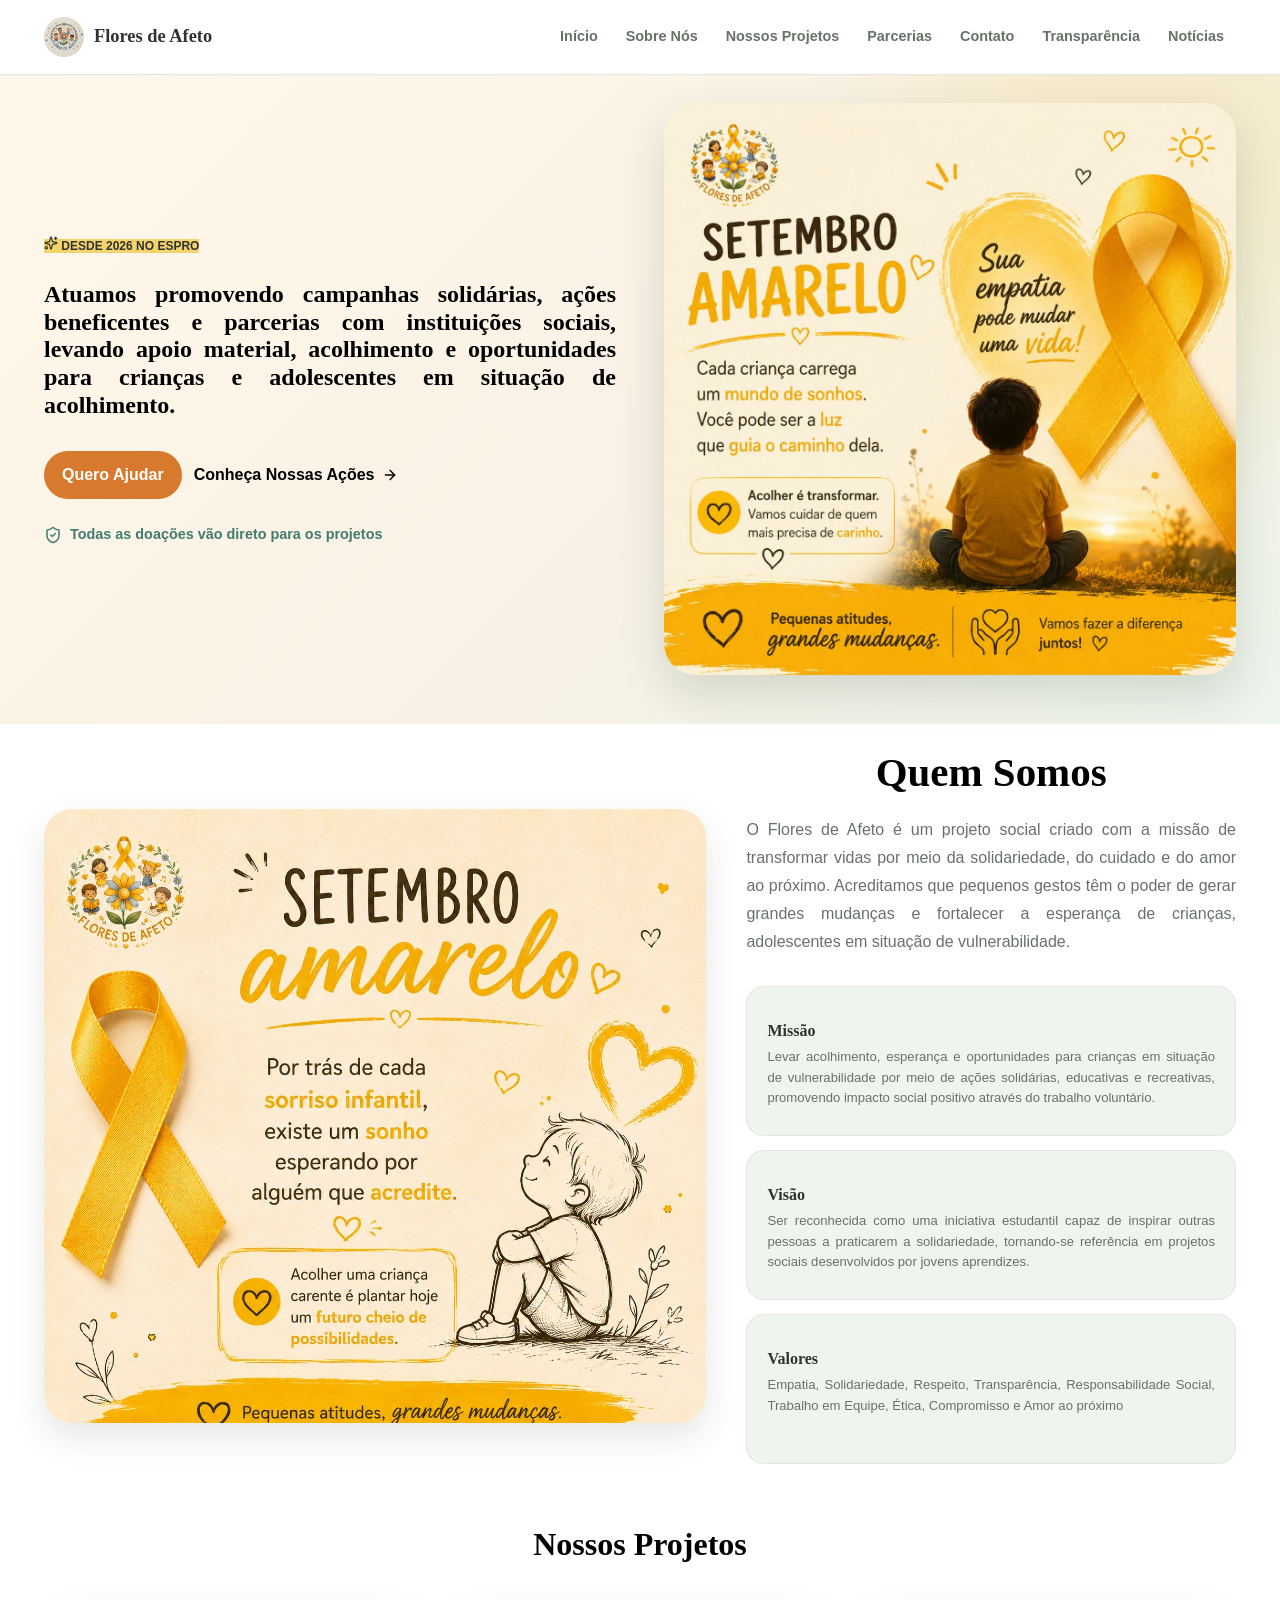
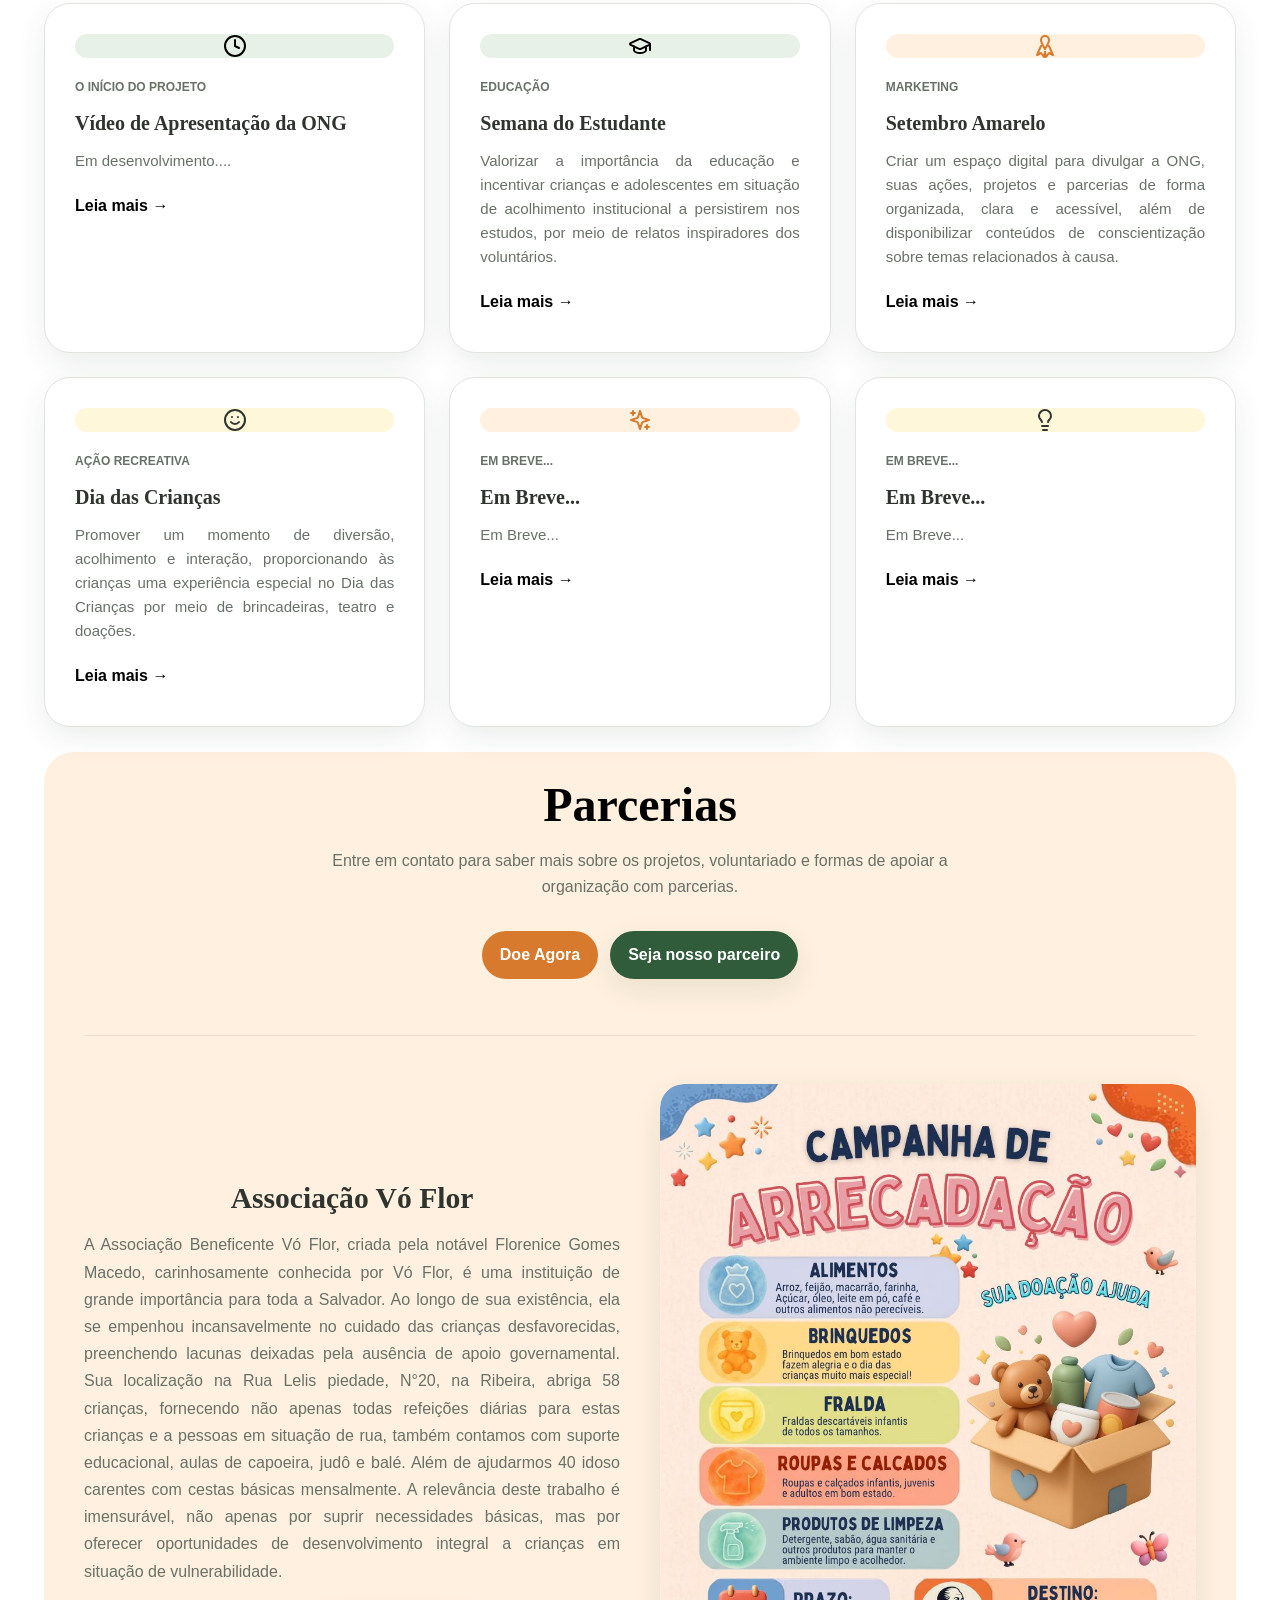
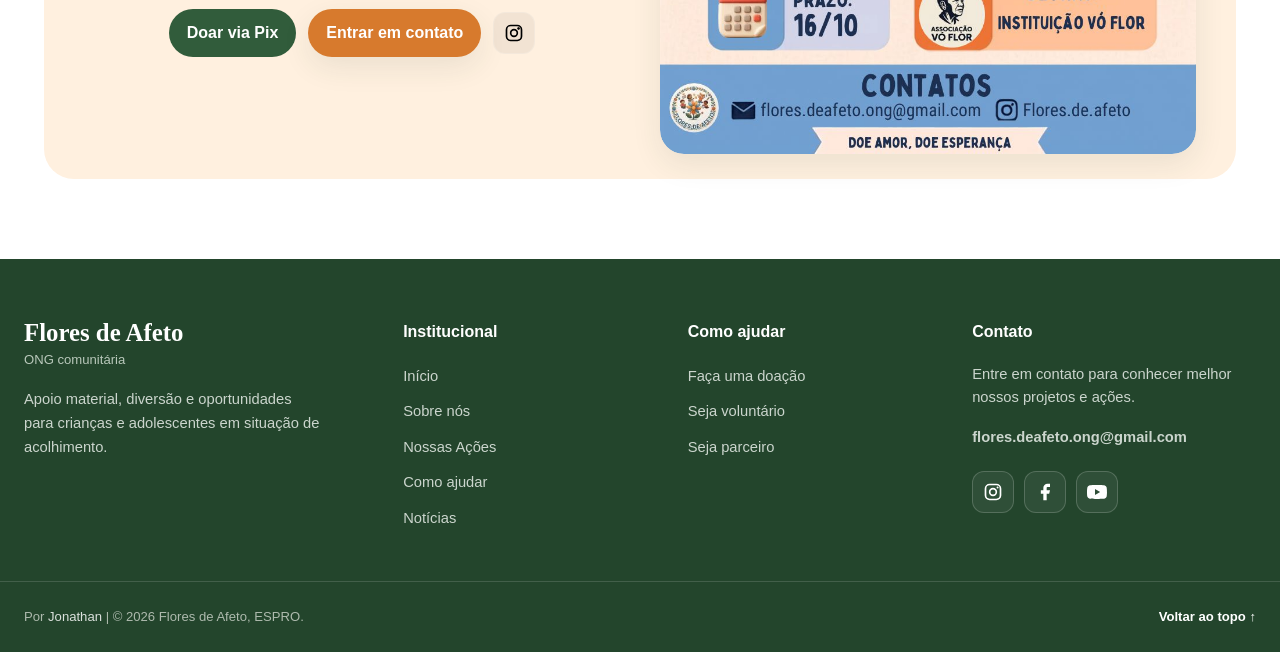
==== commit 806a8d40: "Fix/Add: melhoria na identação do código e adição de pesquisa para o setembro amarelo" ====
--- a/site/index.html
+++ b/site/index.html
@@ -263,7 +263,7 @@
                     Criar um espaço digital para divulgar a ONG, suas ações, projetos e parcerias de forma organizada, clara e acessível, 
                     além de disponibilizar conteúdos de conscientização sobre temas relacionados à causa. 
                   </p>
-                  <a href="#" class="news-link">
+                  <a href="noticias.html#setembro-amarelo" class="news-link">
                     Leia mais →
                   </a>
                 </article>
@@ -370,7 +370,7 @@
 
       <div style="display: grid; grid-template-columns: repeat(auto-fit, minmax(280px, 1fr)); gap: 2.5rem; align-items: center; text-align: center; margin-top: 3.5rem; border-top: 1px solid rgba(0, 0, 0, 0.08); padding-top: 3rem;">
         <div>
-          <h3 style="font-size: 1.85rem; color: var(--verde-escuro); margin-bottom: 1rem;">
+          <h3 style="font-size: 1.85rem; margin-bottom: 1rem;">
             Associação Vó Flor
           </h3>
           <p class="mt-1" style="color: var(--cinza); line-height: 1.7; margin-bottom: 1.5rem;">
--- a/site/css/classes.css
+++ b/site/css/classes.css
@@ -72,6 +72,11 @@
 .max-w-xl {
   max-width: 1440px;
 }
+.p-0{
+  padding-top: 15px;
+  font-size: 1.1rem;
+}
+
 .p-5 {
   padding: 20px;
 }
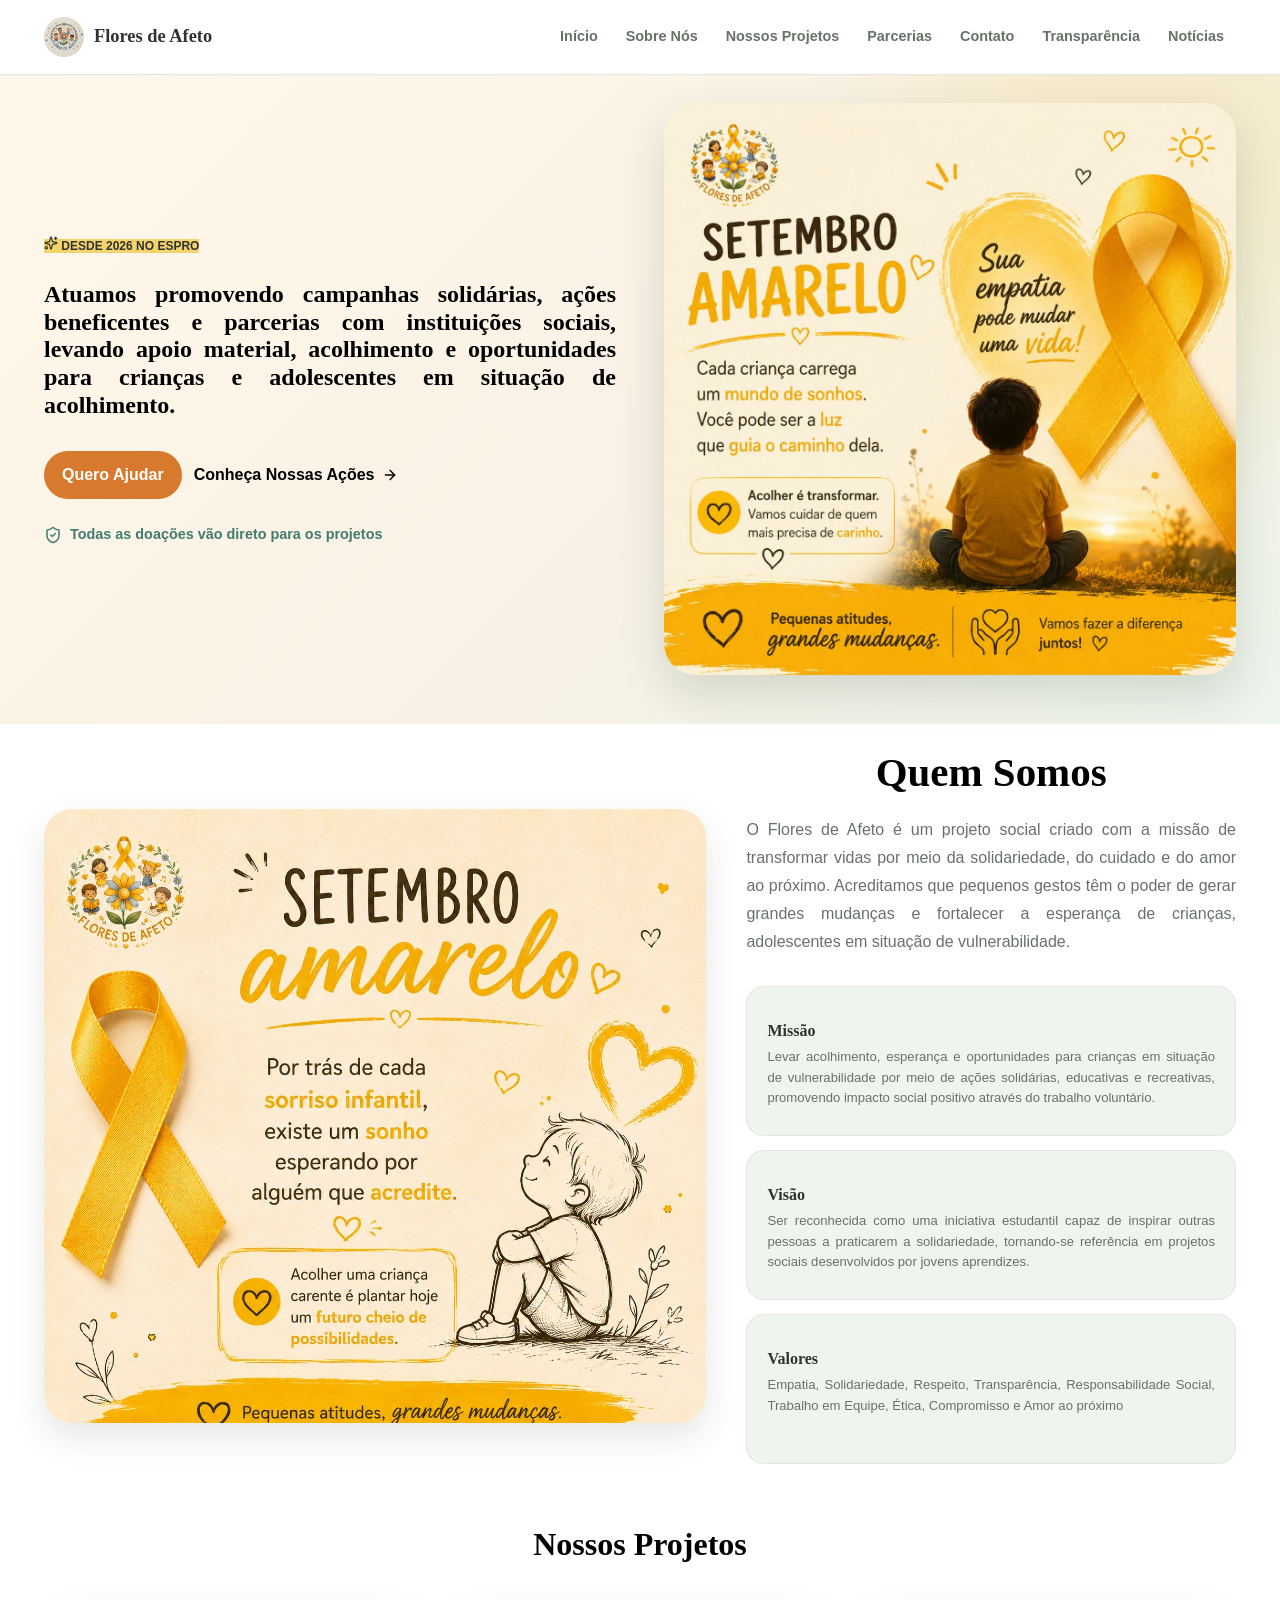
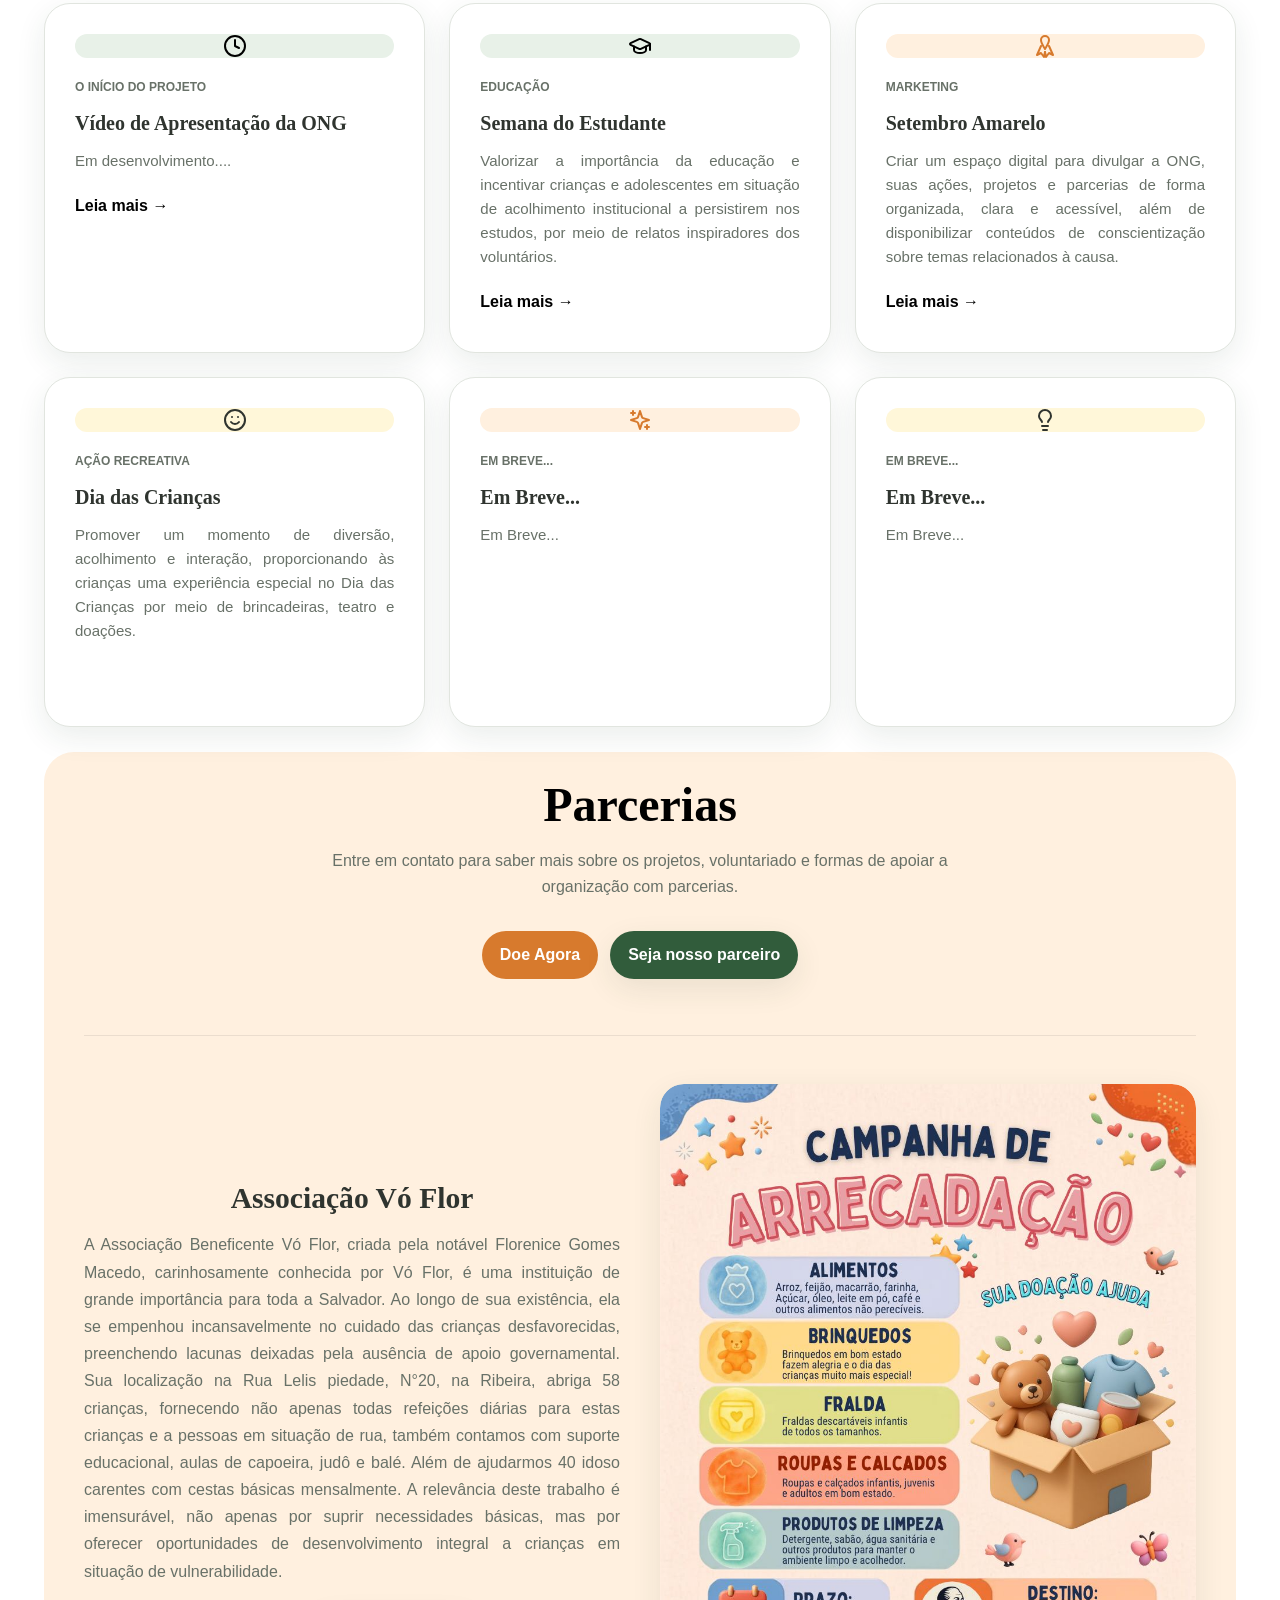
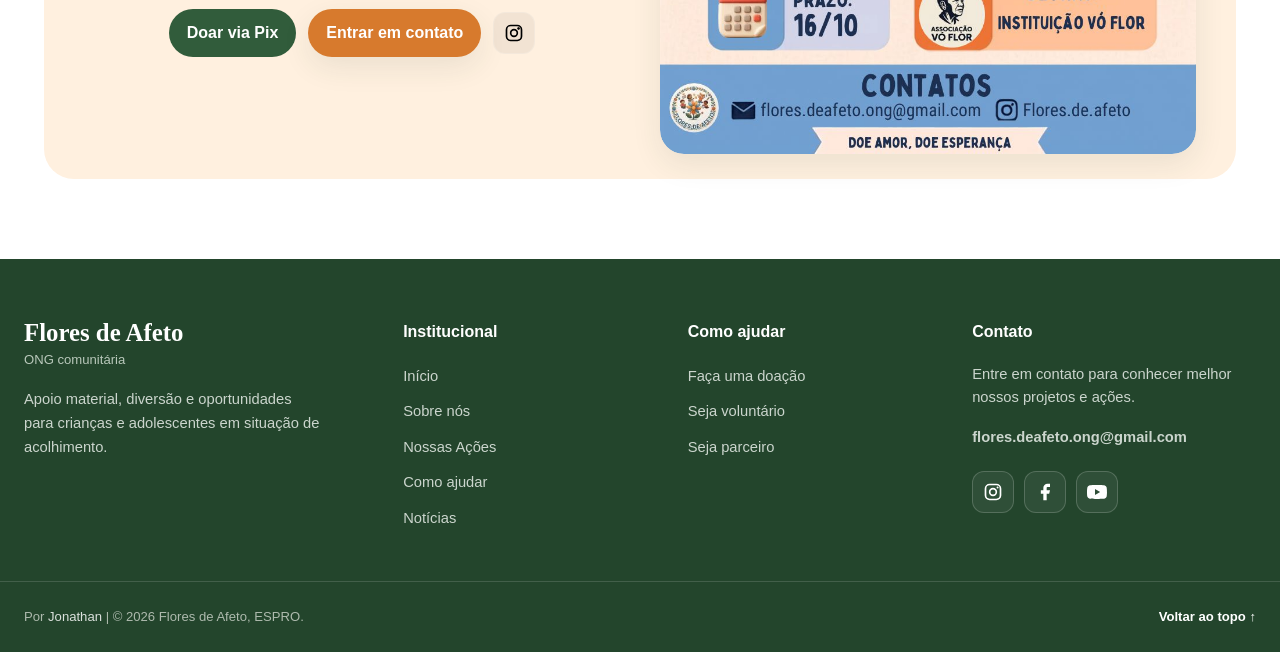
==== commit 3cd730ed: "Fix: Correção de bugs no html e mudança no texto" ====
--- a/site/index.html
+++ b/site/index.html
@@ -288,7 +288,7 @@
                     especial no Dia das Crianças por meio de brincadeiras, teatro e doações.
                   </p>
                   <a href="#" class="news-link">
-                    Leia mais →
+                    <!-- Leia mais → --> 
                   </a>
                 </article>
 
@@ -312,7 +312,7 @@
                     Em Breve...
                   </p>
                   <a href="#" class="news-link">
-                    Leia mais →
+                    <!-- Leia mais → -->
                   </a>
                 </article>
 
@@ -334,7 +334,7 @@
                     Em Breve...
                   </p>
                   <a href="#" class="news-link">
-                    Leia mais →
+                    <!-- Leia mais → -->
                   </a>
                 </article>
               </div>
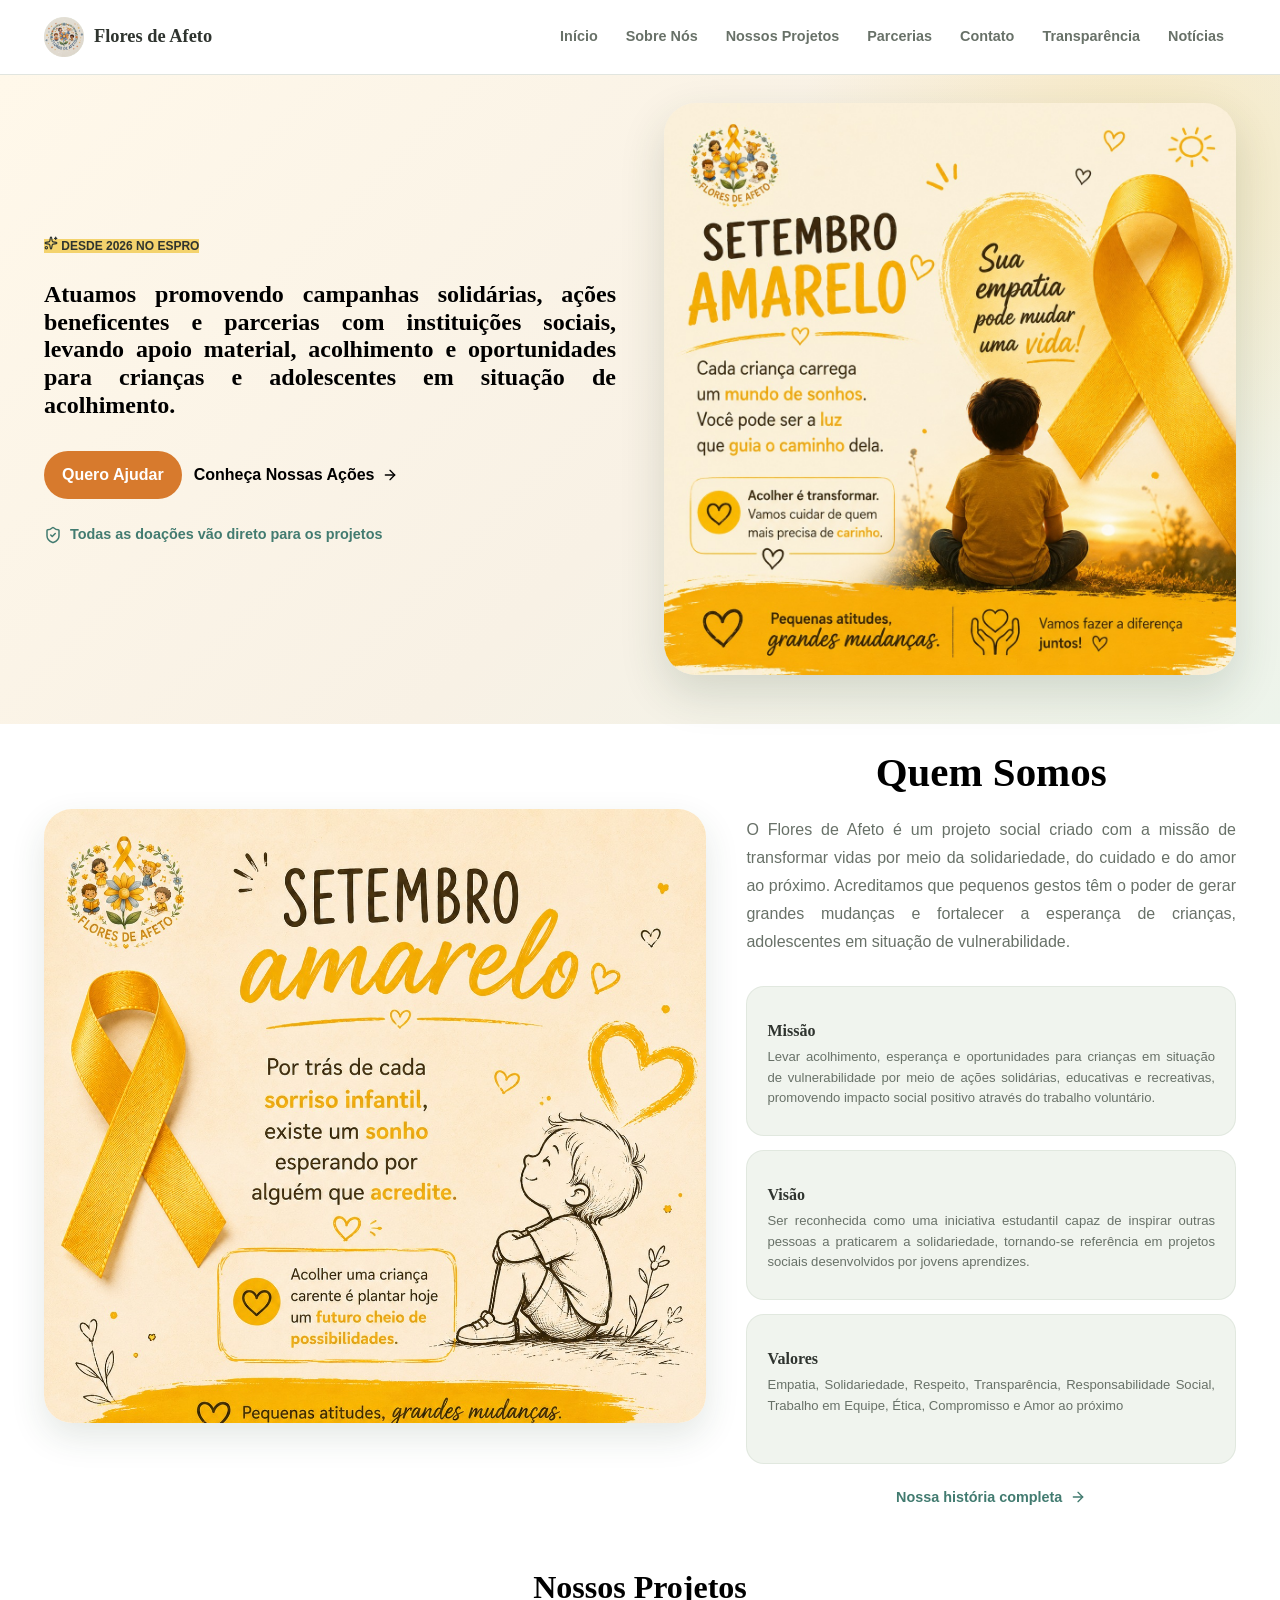
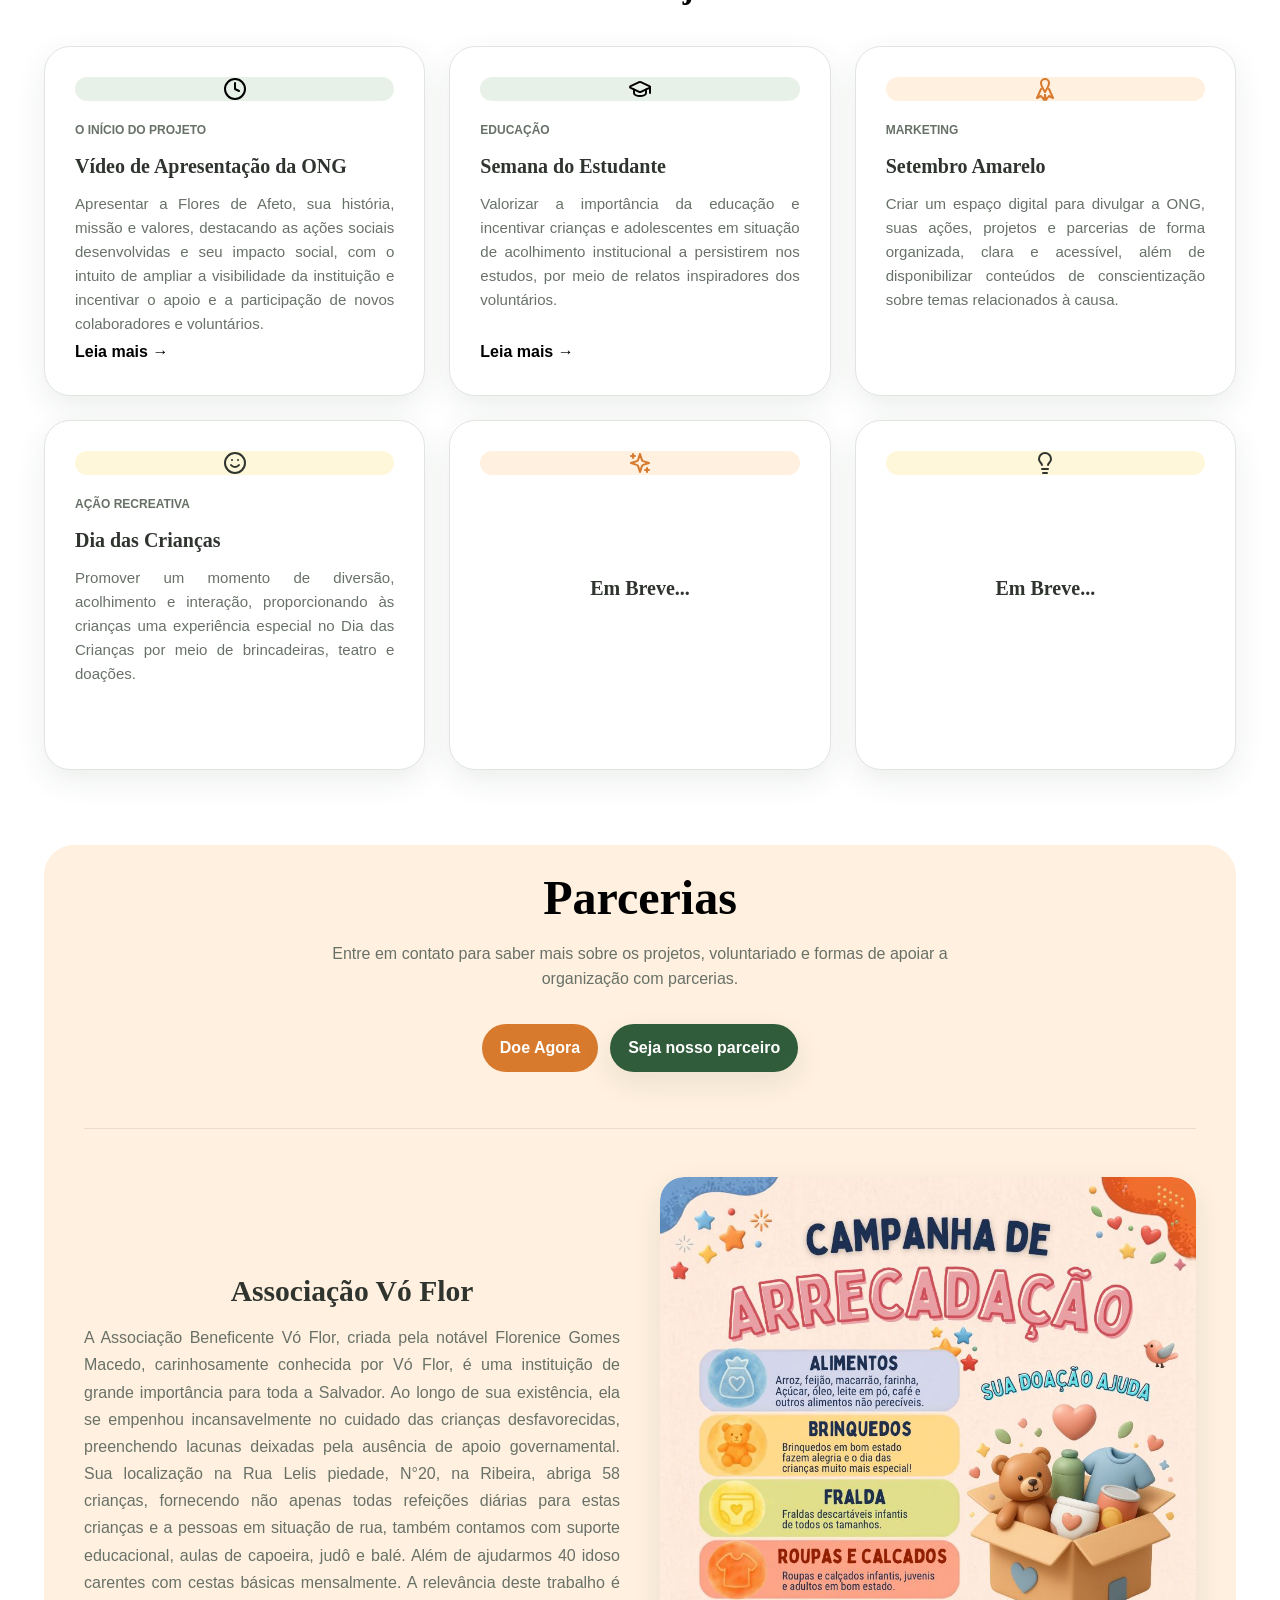
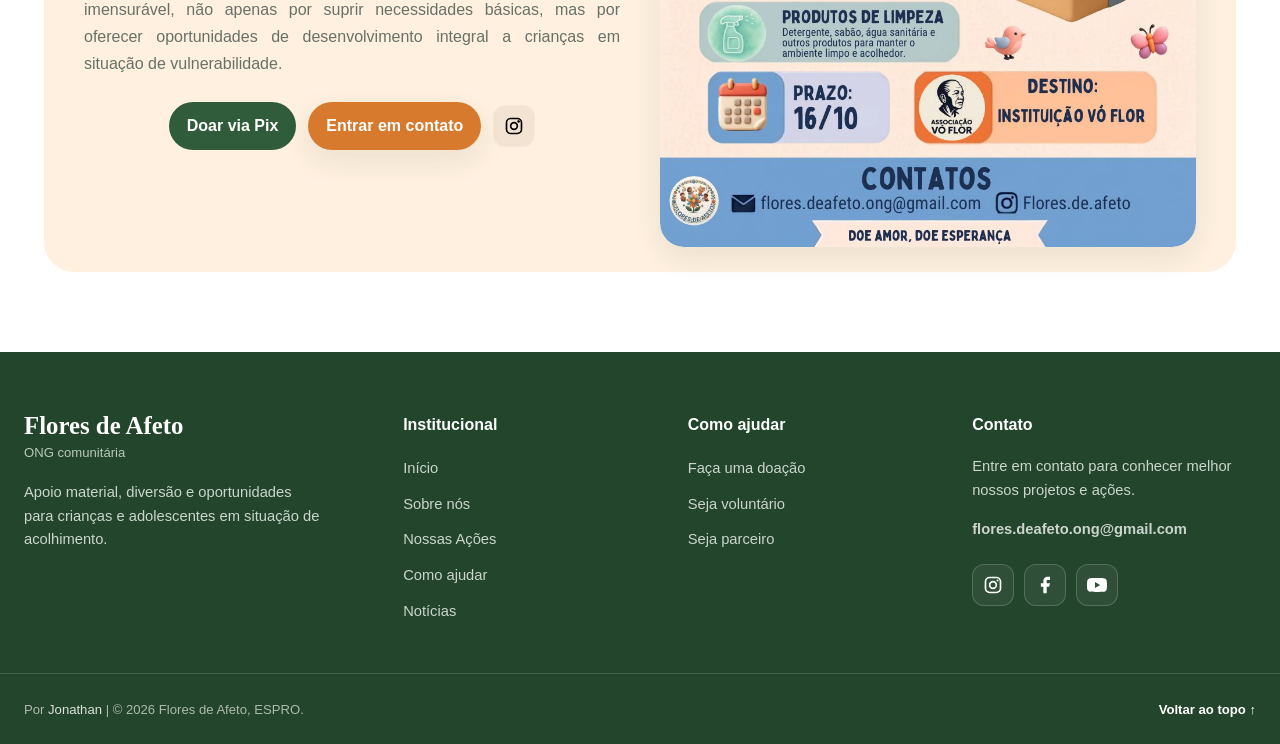
==== commit 452ec6ee: "melhorias das informações" ====
--- a/site/index.html
+++ b/site/index.html
@@ -170,8 +170,8 @@
                   </p>
                 </div>
               </div>
-              <!-- 
-              <a href="#sobre" class="inline-flex items-center justify-center gap-2 whitespace-nowrap rounded-full text-sm font-bold cursor-pointer transition-all focus-visible:outline-none focus-visible:ring-2 focus-visible:ring-ring focus-visible:ring-offset-2 disabled:pointer-events-none disabled:opacity-50 disabled:cursor-not-allowed [&amp;_svg]:pointer-events-none [&amp;_svg]:size-4 [&amp;_svg]:shrink-0 text-info underline-offset-4 hover:underline h-11 py-2 mt-6 px-0">
+              
+              <a href="noticias.html#apresentacao-ong" class="inline-flex items-center justify-center gap-2 whitespace-nowrap rounded-full text-sm font-bold cursor-pointer transition-all focus-visible:outline-none focus-visible:ring-2 focus-visible:ring-ring focus-visible:ring-offset-2 disabled:pointer-events-none disabled:opacity-50 disabled:cursor-not-allowed [&amp;_svg]:pointer-events-none [&amp;_svg]:size-4 [&amp;_svg]:shrink-0 text-info underline-offset-4 hover:underline h-11 py-2 mt-6 px-0">
                 Nossa história completa
                 <svg xmlns="http://www.w3.org/2000/svg" width="24" height="24" viewBox="0 0 24 24" fill="none" stroke="currentColor" stroke-width="2" stroke-linecap="round" stroke-linejoin="round" class="lucide lucide-arrow-right size-4" aria-hidden="true">
                   <path d="M5 12h14">
@@ -180,7 +180,7 @@
                   </path>
                 </svg>
               </a>
-              -->
+             
             </div>
           </div>
         </section>
@@ -215,7 +215,9 @@
                     Vídeo de Apresentação da ONG
                   </h3>
                   <p class="mt-1 text-sm/relaxed text-muted-foreground">
-                    Em desenvolvimento....
+                    Apresentar a Flores de Afeto, sua história, missão e valores, destacando as ações sociais desenvolvidas e seu 
+                    impacto social, com o intuito de ampliar a visibilidade da instituição e incentivar o apoio e a participação 
+                    de novos colaboradores e voluntários.
                   </p>
                   <a href="noticias.html#apresentacao-ong" class="news-link">
                     Leia mais →
@@ -263,9 +265,9 @@
                     Criar um espaço digital para divulgar a ONG, suas ações, projetos e parcerias de forma organizada, clara e acessível, 
                     além de disponibilizar conteúdos de conscientização sobre temas relacionados à causa. 
                   </p>
-                  <a href="noticias.html#setembro-amarelo" class="news-link">
+                  <!-- <a href="noticias.html#setembro-amarelo" class="news-link">
                     Leia mais →
-                  </a>
+                  </a> -->
                 </article>
 
                 <article class="flex flex-col rounded-3xl border border-border bg-card p-7 shadow-soft transition-all hover:-translate-y-1 hover:shadow-lift">
@@ -303,13 +305,14 @@
                     </svg>
                   </span>
                   <span class="mt-5 text-xs font-bold tracking-wide text-muted-foreground uppercase" style="margin-bottom: 15px;">
+                    <!-- Em Breve... -->
+                  </span>
+                  <h3 class="mt-1.5 text-xl text-foreground text-center" style="margin-bottom: auto; margin-top: auto;">
+                    <!-- alterar as linhas comentadas sempre que houver uma nova ação pra colocar na caixa-->
                     Em Breve...
-                  </span>
-                  <h3 class="mt-1.5 text-xl text-foreground" style="margin-bottom: 10px;">
-                    Em Breve...
-                  </h3>
-                  <p class="mt-1 text-sm/relaxed text-muted-foreground">
-                    Em Breve...
+                  </h3>
+                  <p class="mt-1 text-sm/relaxed text-muted-foreground">
+                    <!-- Em Breve... -->
                   </p>
                   <a href="#" class="news-link">
                     <!-- Leia mais → -->
@@ -325,13 +328,14 @@
                     </svg>
                   </span>
                   <span class="mt-5 text-xs font-bold tracking-wide text-muted-foreground uppercase" style="margin-bottom: 15px;">
+                    <!-- Em Breve... -->
+                  </span>
+                  <h3 class="mt-1.5 text-xl text-foreground text-center" style="margin-bottom: auto; margin-top:auto">
+                    <!-- alterar as linhas comentadas sempre que houver uma nova ação pra colocar na caixa-->
                     Em Breve...
-                  </span>
-                  <h3 class="mt-1.5 text-xl text-foreground" style="margin-bottom: 10px;">
-                    Em Breve...
-                  </h3>
-                  <p class="mt-1 text-sm/relaxed text-muted-foreground">
-                    Em Breve...
+                  </h3>
+                  <p class="mt-1 text-sm/relaxed text-muted-foreground">
+                    <!-- Em Breve... -->
                   </p>
                   <a href="#" class="news-link">
                     <!-- Leia mais → -->
--- a/site/css/styles.css
+++ b/site/css/styles.css
@@ -170,7 +170,6 @@
 .bg-green-gradient {
   background: linear-gradient(135deg, var(--verde-escuro), var(--verde));
 }
-
 #sobre {
   padding-top: 25px;
   padding-bottom: 25px;
@@ -630,7 +629,7 @@
 }
 .news-link {
   display: inline-block;
-  margin-top: 20px;
+  margin-top: auto;
   color: var(--verde);
   font-weight: 800;
 }
@@ -655,7 +654,7 @@
 }
 
 body > div > main {
-  flex: 1 0 auto;
+  margin-bottom: 50px;
 }
 
 .site-footer {
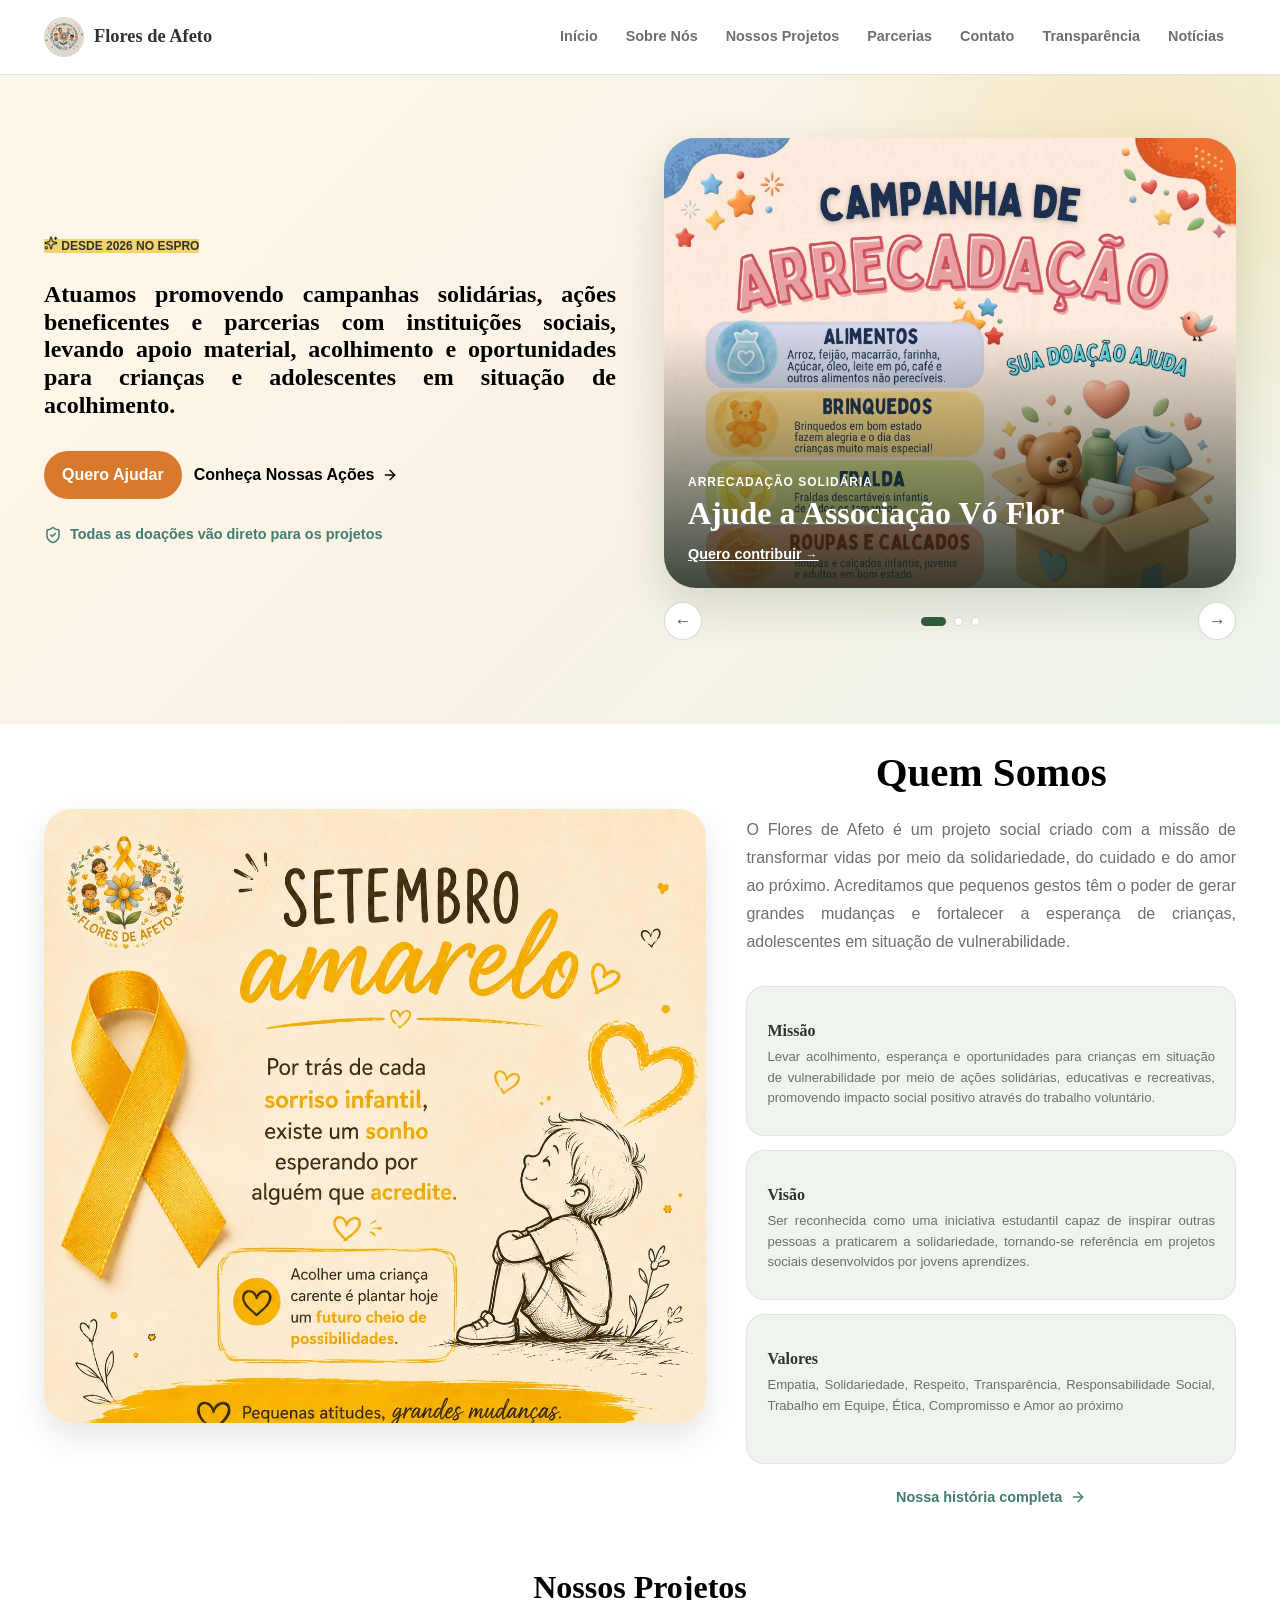
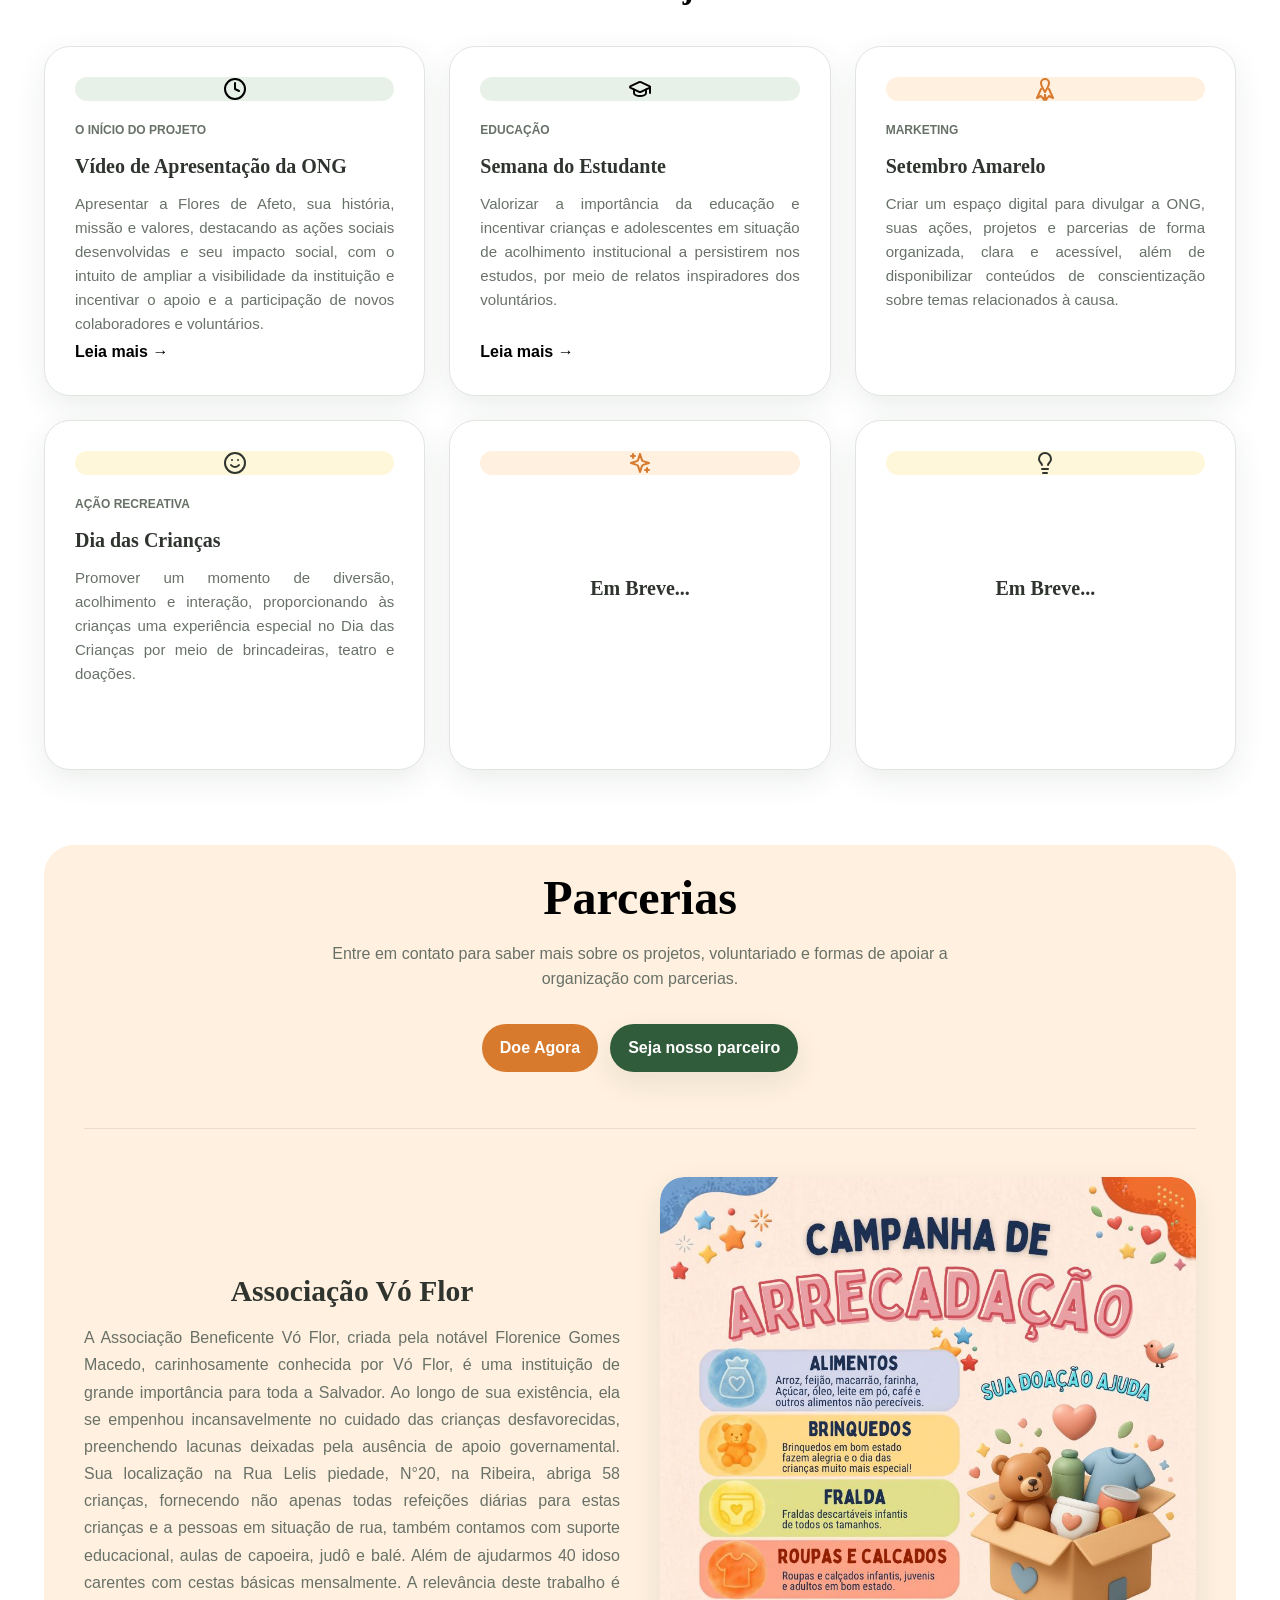
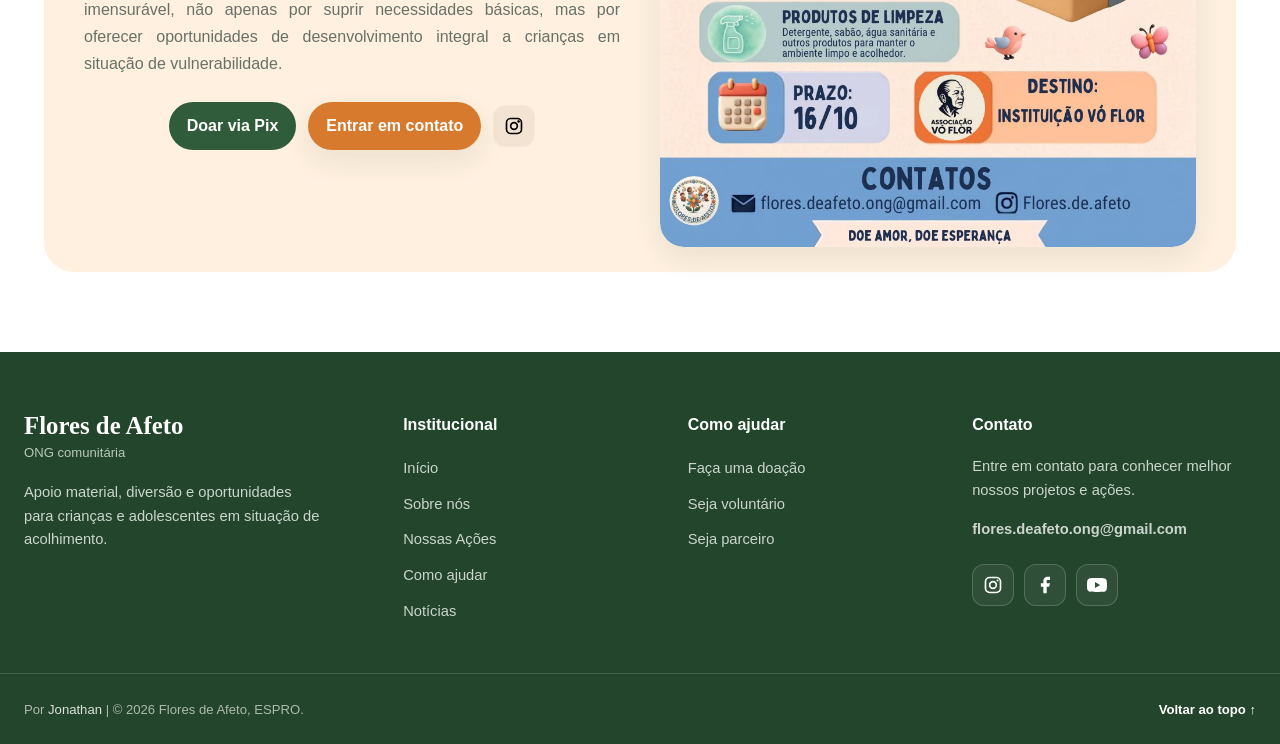
==== commit fa4d3594: "add carrossel no inicio e bug no js" ====
--- a/site/index.html
+++ b/site/index.html
@@ -96,9 +96,45 @@
                 Todas as doações vão direto para os projetos
               </p>
             </div>
-            <div class="relative">
+            <div class="relative hero-carousel" aria-roledescription="carrossel" aria-label="Destaques das ações e da arrecadação">
+              <div class="hero-carousel-viewport">
+                <div class="hero-carousel-track">
+                  <article class="hero-slide is-active" aria-roledescription="slide" aria-label="1 de 3">
+                    <img src="imagens/arrecadacao-vo-flor.jpeg" alt="Arrecadação para a Associação Vó Flor" width="1408" height="1104">
+                    <div class="hero-slide-caption">
+                      <span>Arrecadação solidária</span>
+                      <strong>Ajude a Associação Vó Flor</strong>
+                      <a href="#parcerias">Quero contribuir <span aria-hidden="true">→</span></a>
+                    </div>
+                  </article>
+                  <article class="hero-slide" aria-roledescription="slide" aria-label="2 de 3" aria-hidden="true">
+                    <img src="imagens/aviso-setembro1.jpg" alt="Ação do Setembro Amarelo" width="1408" height="1104">
+                    <div class="hero-slide-caption">
+                      <span>Ações que acolhem</span>
+                      <strong>Presença, cuidado e escuta</strong>
+                    </div>
+                  </article>
+                  <article class="hero-slide" aria-roledescription="slide" aria-label="3 de 3" aria-hidden="true">
+                    <img src="imagens/dia-do-estudante.png" alt="Ação educativa da Flores de Afeto" width="1408" height="1104">
+                    <div class="hero-slide-caption">
+                      <span>Educação e oportunidades</span>
+                      <strong>Construindo novos caminhos</strong>
+                    </div>
+                  </article>
+                </div>
+              </div>
+              <div class="hero-carousel-controls">
+                <button type="button" class="hero-carousel-button hero-carousel-prev" aria-label="Slide anterior">←</button>
+                <div class="hero-carousel-dots" aria-label="Selecionar slide">
+                  <button type="button" class="is-active" aria-label="Ver slide 1" aria-current="true"></button>
+                  <button type="button" aria-label="Ver slide 2"></button>
+                  <button type="button" aria-label="Ver slide 3"></button>
+                </div>
+                <button type="button" class="hero-carousel-button hero-carousel-next" aria-label="Próximo slide">→</button>
+              </div>
               <div class="overflow-hidden rounded-4xl shadow-lift">
-                <img src="imagens/aviso-setembro1.jpg" alt="Ação do Setembro Amarelo" width="1408" height="1104" class="w-full object-cover">
+                <!-- imagem anterior substituida pelo carrossel -->
+
               </div>
               <div class="absolute -bottom-6 -left-4 hidden rounded-3xl bg-card p-5 shadow-lift sm:block">
                 <span class="flex items-center gap-3">
@@ -387,7 +423,7 @@
             oportunidades de desenvolvimento integral a crianças em situação de vulnerabilidade.
           </p>
             <div class="parcerias-actions flex flex-wrap justify-center items-center gap-3">
-              <a onclick="copiar(1, event)" class="btn-doe inline-flex items-center justify-center gap-2 whitespace-nowrap rounded-full font-bold cursor-pointer transition-all focus-visible:outline-none focus-visible:ring-2 focus-visible:ring-ring focus-visible:ring-offset-2 disabled:pointer-events-none disabled:opacity-50 bg-info text-accent-foreground shadow-warm hover:brightness-105 hover:-translate-y-0.5 h-13 px-8 text-base"><script src="script.js" defer></script>
+              <a onclick="copiar(1, event)" class="btn-doe inline-flex items-center justify-center gap-2 whitespace-nowrap rounded-full font-bold cursor-pointer transition-all focus-visible:outline-none focus-visible:ring-2 focus-visible:ring-ring focus-visible:ring-offset-2 disabled:pointer-events-none disabled:opacity-50 bg-info text-accent-foreground shadow-warm hover:brightness-105 hover:-translate-y-0.5 h-13 px-8 text-base">
                 Doar via Pix
               </a>
               <a onclick="copiar(2, event)" class="btn-doe inline-flex items-center justify-center gap-2 whitespace-nowrap rounded-full font-bold cursor-pointer transition-all focus-visible:outline-none focus-visible:ring-2 focus-visible:ring-ring focus-visible:ring-ring-offset-2 disabled:pointer-events-none disabled:opacity-50 bg-accent text-info-foreground shadow-soft hover:bg-info/90 h-13 px-8 text-base">
--- a/site/css/styles.css
+++ b/site/css/styles.css
@@ -153,9 +153,23 @@
   min-height: 480px;
   object-fit: cover;
 }
-.bg-hero-warm .absolute {
-  z-index: 2;
-}
+.bg-hero-warm .absolute { z-index: 2; }
+.hero-carousel-viewport { overflow: hidden; border-radius: 32px; box-shadow: var(--sombra-forte); background: #23452c; }
+.hero-carousel-track { display: flex; transition: transform .45s ease; }
+.hero-slide { position: relative; min-width: 100%; aspect-ratio: 1.27 / 1; overflow: hidden; }
+.hero-slide img { width: 100%; height: 100%; object-fit: contain; object-position: center; border-radius: 0; background: #f4eee3; }
+.hero-slide::after { position: absolute; inset: 42% 0 0; background: linear-gradient(transparent, rgba(20,35,24,.82)); content: ""; }
+.hero-slide-caption { position: absolute; right: 24px; bottom: 22px; left: 24px; z-index: 2; display: grid; gap: 4px; color: #fff; }
+.hero-slide-caption span { font-size: .75rem; font-weight: 800; letter-spacing: .08em; text-transform: uppercase; }
+.hero-slide-caption strong { font-family: Georgia, "Times New Roman", serif; font-size: clamp(1.3rem, 2.5vw, 2rem); line-height: 1.1; }
+.hero-slide-caption a { width: fit-content; margin-top: 8px; color: #fff; font-size: .9rem; font-weight: 800; text-decoration: underline; }
+.hero-carousel-controls { display: flex; align-items: center; justify-content: space-between; gap: 12px; margin-top: 14px; }
+.hero-carousel-button, .hero-carousel-dots button { border: 1px solid rgba(49,92,59,.22); background: #fff; color: var(--verde); }
+.hero-carousel-button { width: 38px; height: 38px; border-radius: 50%; font-size: 1.1rem; }
+.hero-carousel-button:hover, .hero-carousel-dots button:hover, .hero-carousel-dots button.is-active { background: var(--verde); color: #fff; }
+.hero-carousel-dots { display: flex; gap: 8px; }
+.hero-carousel-dots button { width: 9px; height: 9px; padding: 0; border-radius: 50%; }
+.hero-carousel-dots button.is-active { width: 25px; border-radius: 999px; }
 
 
 .section-pad {
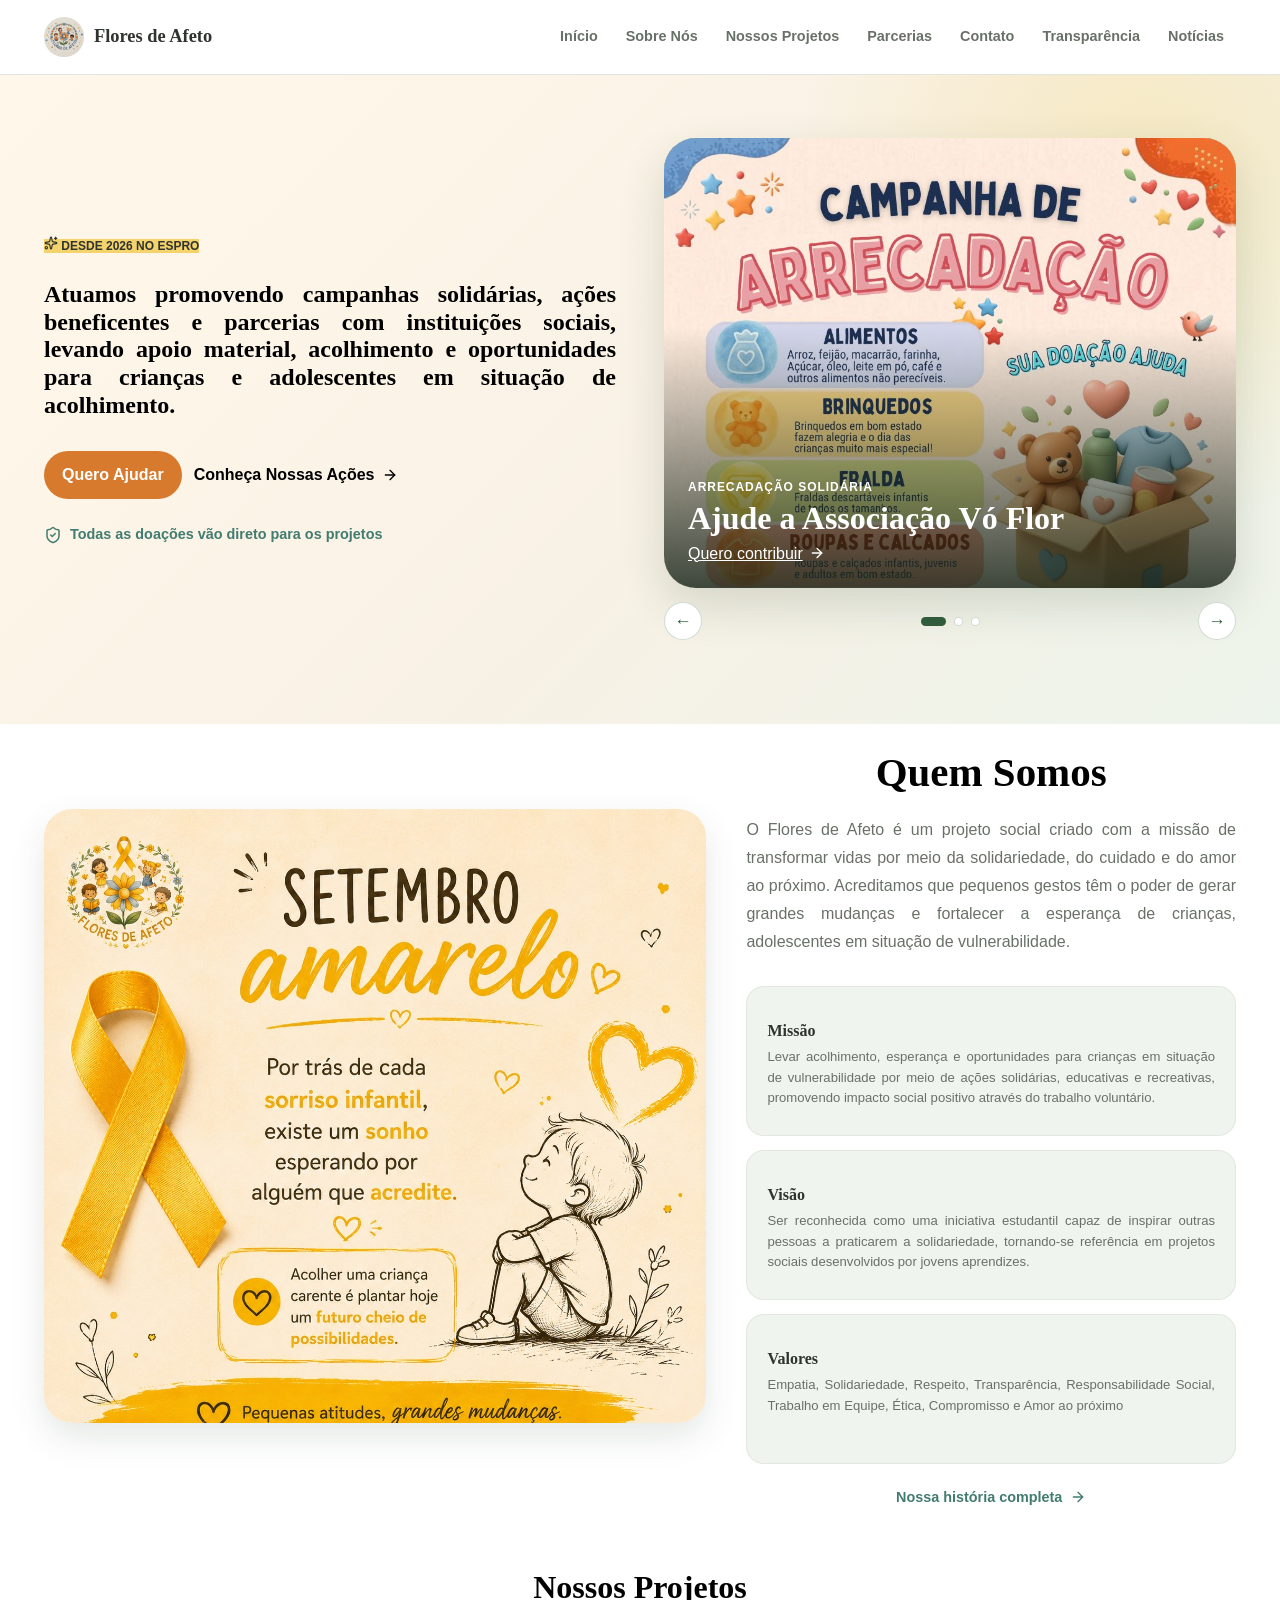
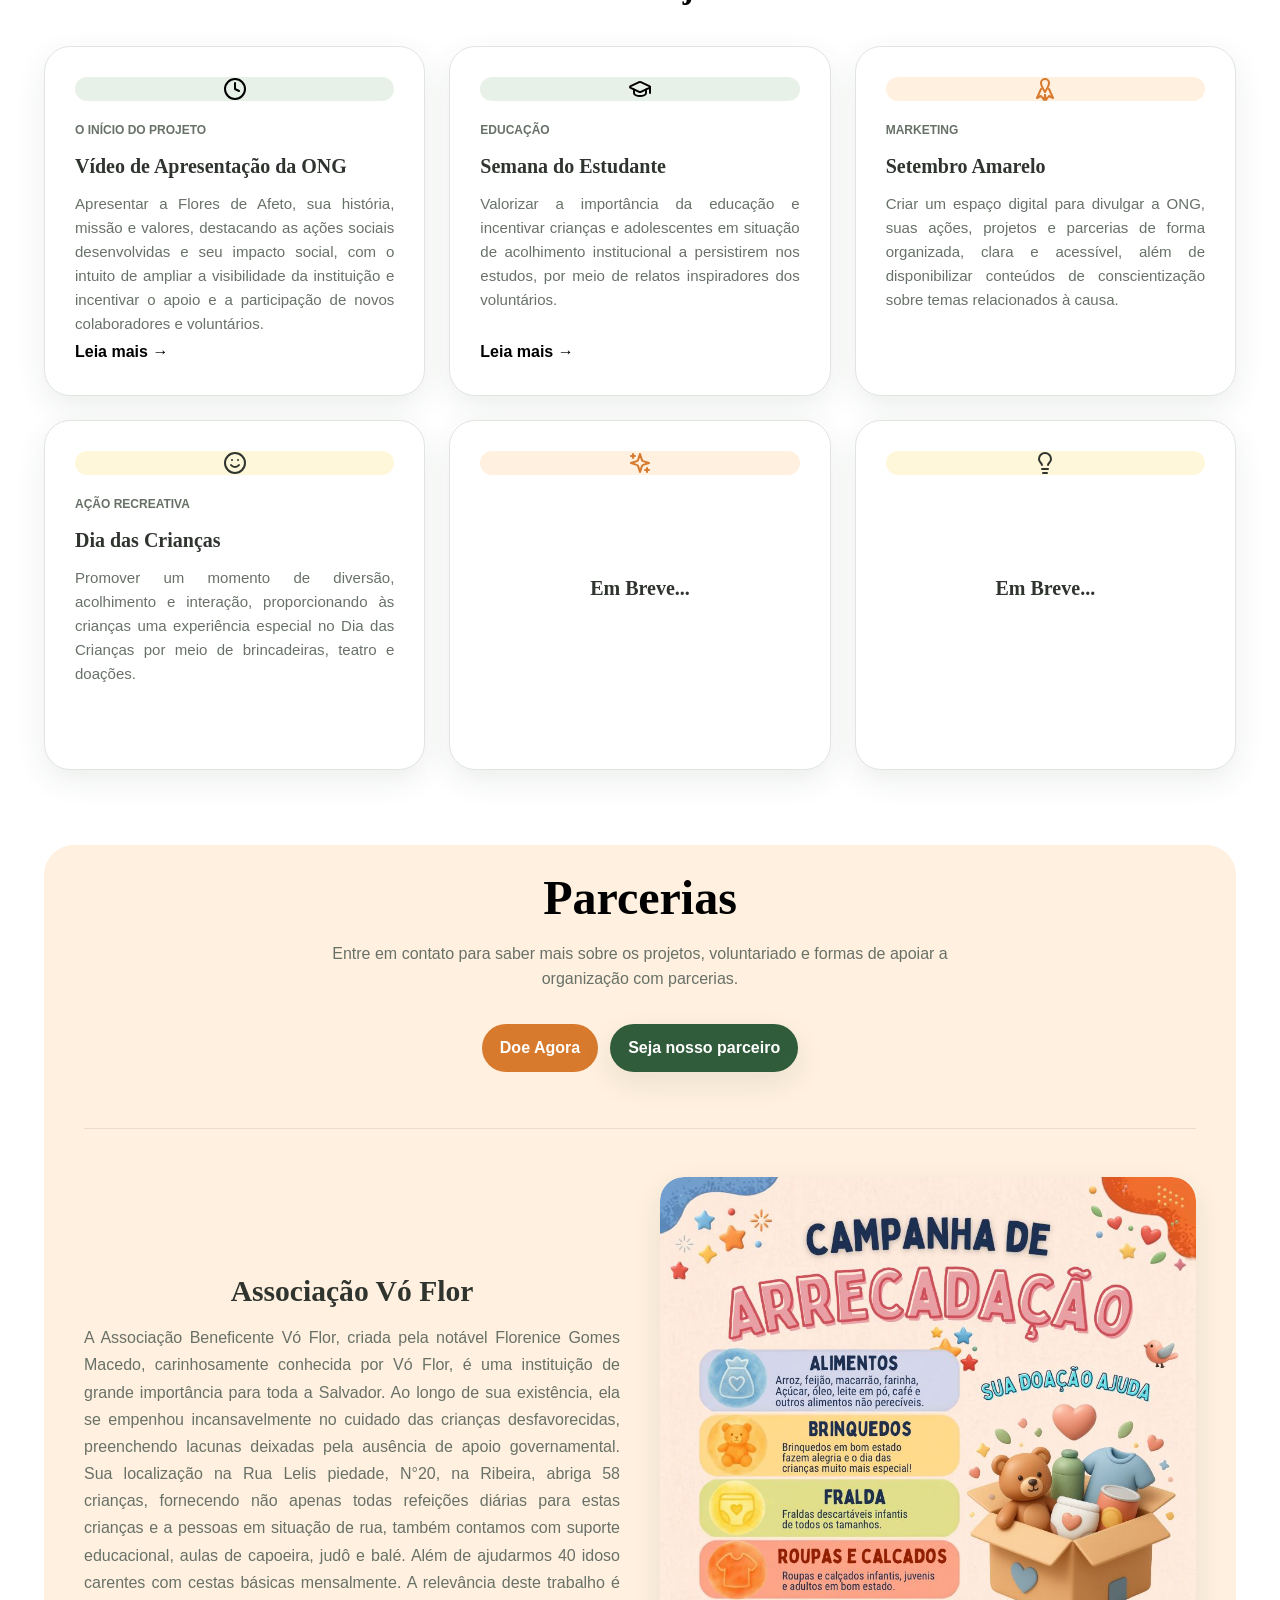
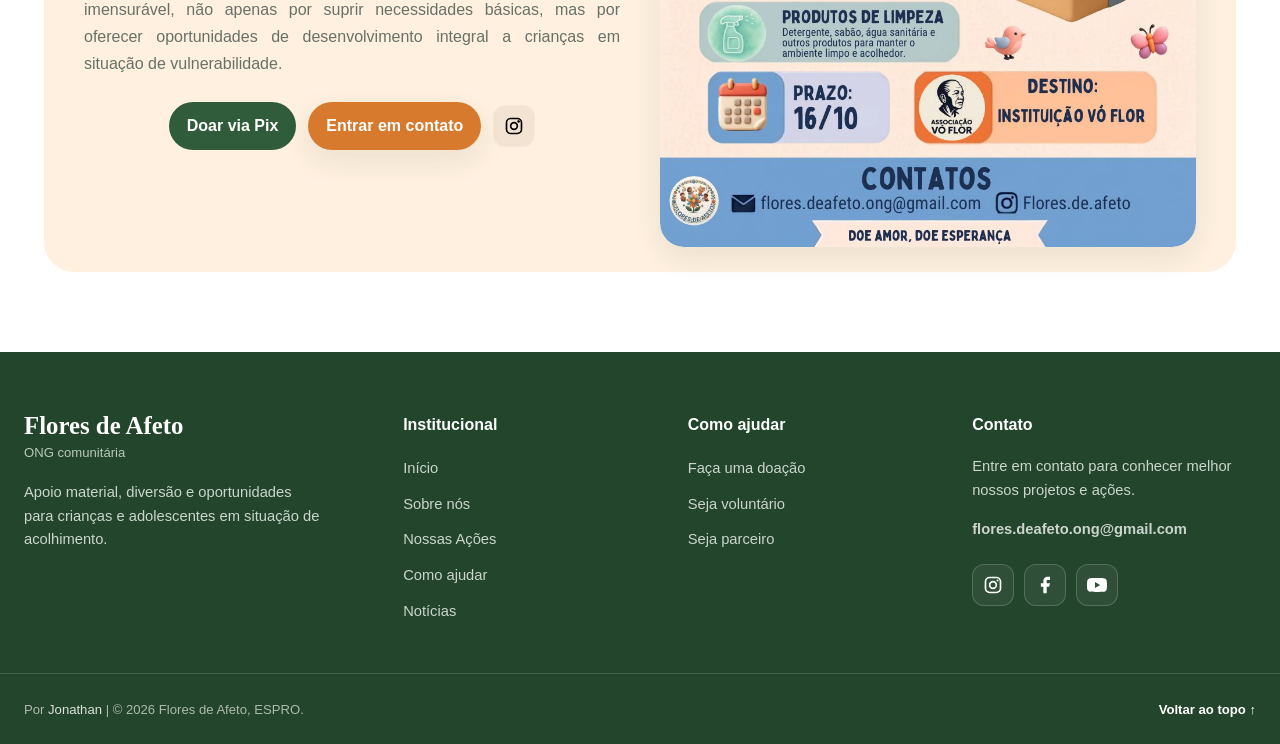
==== commit c2603810: "go" ====
--- a/site/index.html
+++ b/site/index.html
@@ -104,7 +104,16 @@
                     <div class="hero-slide-caption">
                       <span>Arrecadação solidária</span>
                       <strong>Ajude a Associação Vó Flor</strong>
-                      <a href="#parcerias">Quero contribuir <span aria-hidden="true">→</span></a>
+                      <a href="#parcerias">Quero contribuir 
+                        <span aria-hidden="true">
+                          <svg xmlns="http://www.w3.org/2000/svg" width="24" height="24" viewBox="0 0 24 24" fill="none" stroke="currentColor" stroke-width="2" stroke-linecap="round" stroke-linejoin="round" class="lucide lucide-arrow-right size-4" aria-hidden="true">
+                            <path d="M5 12h14">
+                            </path>
+                            <path d="m12 5 7 7-7 7">
+                            </path>
+                          </svg>
+                        </span>
+                      </a>
                     </div>
                   </article>
                   <article class="hero-slide" aria-roledescription="slide" aria-label="2 de 3" aria-hidden="true">
--- a/site/css/styles.css
+++ b/site/css/styles.css
@@ -162,7 +162,6 @@
 .hero-slide-caption { position: absolute; right: 24px; bottom: 22px; left: 24px; z-index: 2; display: grid; gap: 4px; color: #fff; }
 .hero-slide-caption span { font-size: .75rem; font-weight: 800; letter-spacing: .08em; text-transform: uppercase; }
 .hero-slide-caption strong { font-family: Georgia, "Times New Roman", serif; font-size: clamp(1.3rem, 2.5vw, 2rem); line-height: 1.1; }
-.hero-slide-caption a { width: fit-content; margin-top: 8px; color: #fff; font-size: .9rem; font-weight: 800; text-decoration: underline; }
 .hero-carousel-controls { display: flex; align-items: center; justify-content: space-between; gap: 12px; margin-top: 14px; }
 .hero-carousel-button, .hero-carousel-dots button { border: 1px solid rgba(49,92,59,.22); background: #fff; color: var(--verde); }
 .hero-carousel-button { width: 38px; height: 38px; border-radius: 50%; font-size: 1.1rem; }
@@ -170,6 +169,9 @@
 .hero-carousel-dots { display: flex; gap: 8px; }
 .hero-carousel-dots button { width: 9px; height: 9px; padding: 0; border-radius: 50%; }
 .hero-carousel-dots button.is-active { width: 25px; border-radius: 999px; }
+/* centralizando a seta */
+.hero-slide-caption a { justify-content: start; display: inline-flex; align-items: center; gap: 6px; text-decoration: underline;}
+.hero-slide-caption a span { display: inline-flex; align-items: start; }
 
 
 .section-pad {
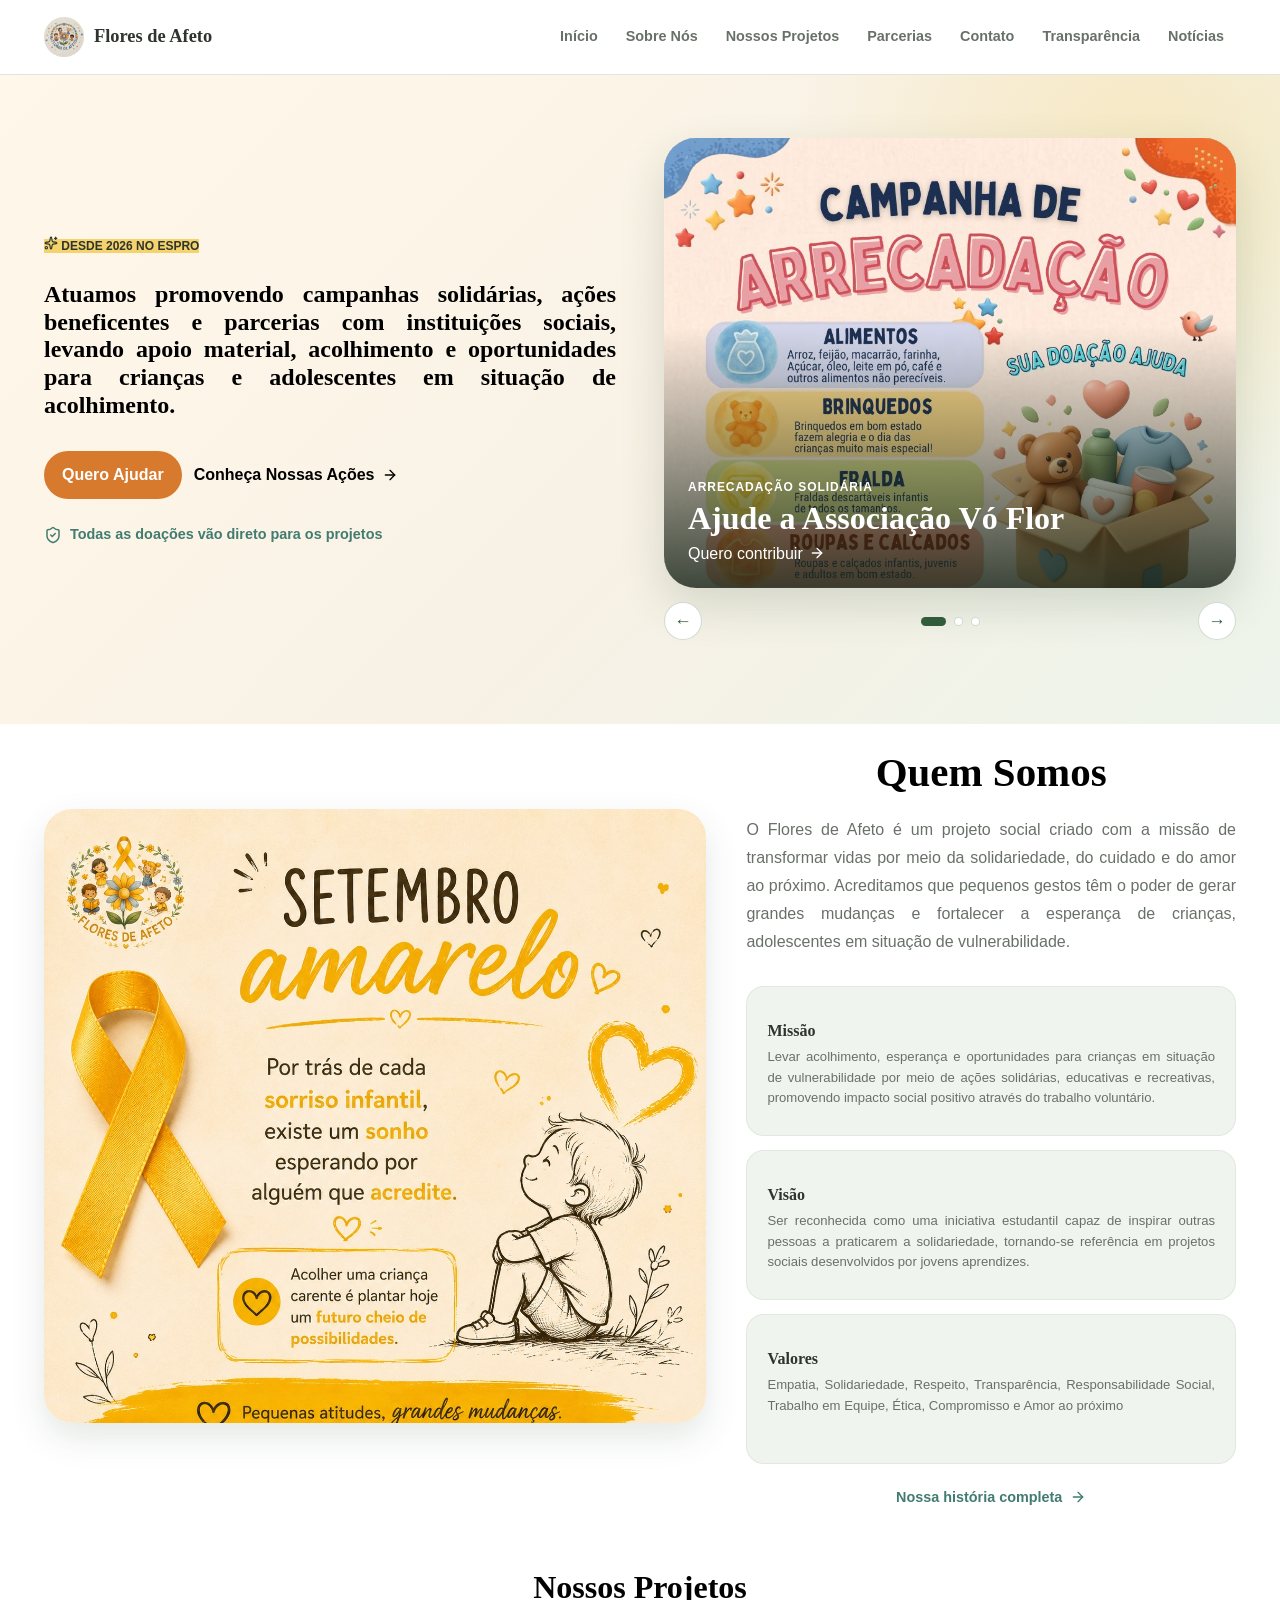
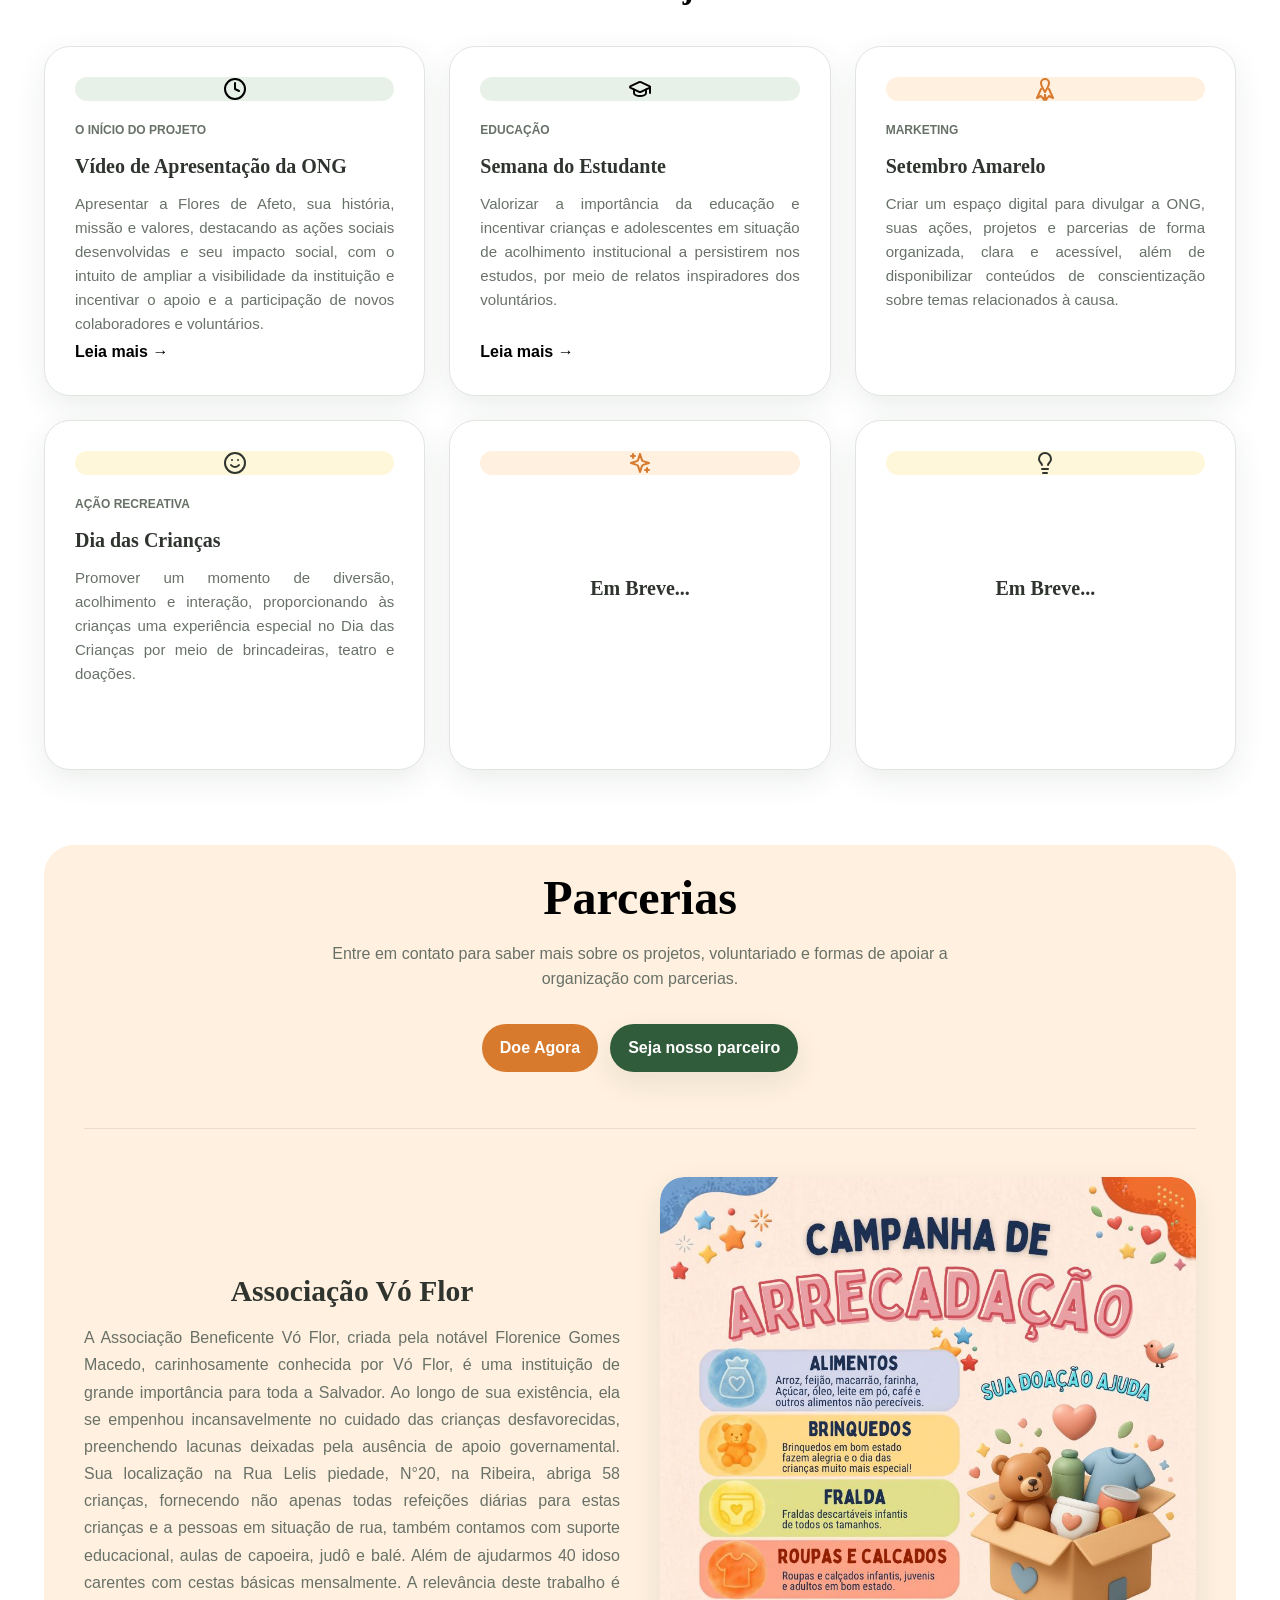
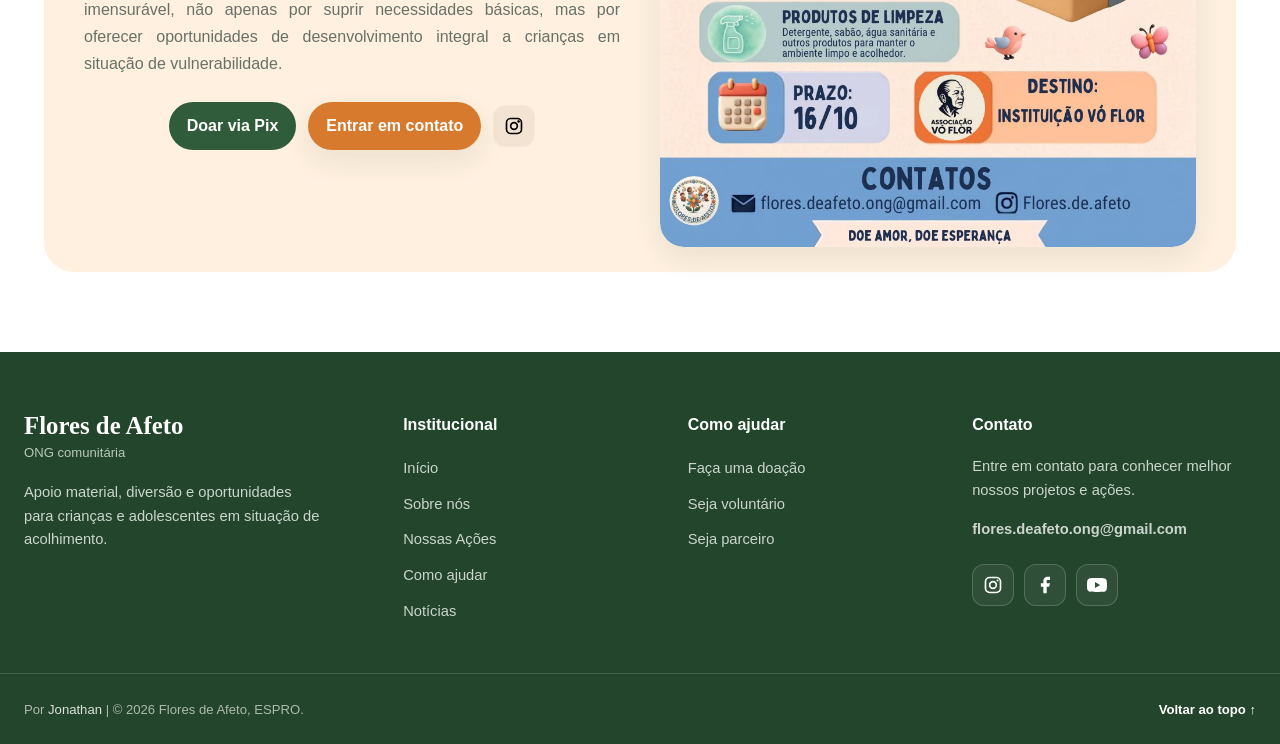
==== commit 4eb9331b: "go" ====
--- a/site/index.html
+++ b/site/index.html
@@ -76,7 +76,7 @@
                 <a href="#parcerias" class="inline-flex items-center justify-center gap-2 whitespace-nowrap rounded-full font-bold cursor-pointer transition-all focus-visible:outline-none focus-visible:ring-2 focus-visible:ring-ring focus-visible:ring-offset-2 disabled:pointer-events-none disabled:opacity-50 disabled:cursor-not-allowed [&amp;_svg]:pointer-events-none [&amp;_svg]:size-4 [&amp;_svg]:shrink-0 bg-accent text-accent-foreground shadow-warm hover:brightness-105 hover:-translate-y-0.5 h-13 px-8 text-base">
                   Quero Ajudar
                 </a>
-                <a href="#projetos" class="inline-flex items-center justify-center gap-2 whitespace-nowrap rounded-full font-bold cursor-pointer transition-all focus-visible:outline-none focus-visible:ring-2 focus-visible:ring-ring focus-visible:ring-offset-2 disabled:pointer-events-none disabled:opacity-50 disabled:cursor-not-allowed [&amp;_svg]:pointer-events-none [&amp;_svg]:size-4 [&amp;_svg]:shrink-0 border-2 border-primary/30 bg-background text-primary hover:bg-primary-soft hover:border-primary/50 h-13 px-8 text-base">
+                <a href="#projetos" class="move-button inline-flex items-center justify-center gap-2 whitespace-nowrap rounded-full font-bold cursor-pointer transition-all focus-visible:outline-none focus-visible:ring-2 focus-visible:ring-ring focus-visible:ring-offset-2 disabled:pointer-events-none disabled:opacity-50 disabled:cursor-not-allowed [&amp;_svg]:pointer-events-none [&amp;_svg]:size-4 [&amp;_svg]:shrink-0 border-2 border-primary/30 bg-background text-primary hover:bg-primary-soft hover:border-primary/50 hover:-translate-y-0.5 h-13 px-8 text-base">
                   Conheça Nossas Ações
                   <svg xmlns="http://www.w3.org/2000/svg" width="24" height="24" viewBox="0 0 24 24" fill="none" stroke="currentColor" stroke-width="2" stroke-linecap="round" stroke-linejoin="round" class="lucide lucide-arrow-right size-4" aria-hidden="true">
                     <path d="M5 12h14">
@@ -216,7 +216,7 @@
                 </div>
               </div>
               
-              <a href="noticias.html#apresentacao-ong" class="inline-flex items-center justify-center gap-2 whitespace-nowrap rounded-full text-sm font-bold cursor-pointer transition-all focus-visible:outline-none focus-visible:ring-2 focus-visible:ring-ring focus-visible:ring-offset-2 disabled:pointer-events-none disabled:opacity-50 disabled:cursor-not-allowed [&amp;_svg]:pointer-events-none [&amp;_svg]:size-4 [&amp;_svg]:shrink-0 text-info underline-offset-4 hover:underline h-11 py-2 mt-6 px-0">
+              <a href="noticias.html#apresentacao-ong" class="move-button inline-flex items-center justify-center gap-2 whitespace-nowrap rounded-full text-sm font-bold cursor-pointer transition-all focus-visible:outline-none focus-visible:ring-2 focus-visible:ring-ring focus-visible:ring-offset-2 disabled:pointer-events-none disabled:opacity-50 disabled:cursor-not-allowed [&amp;_svg]:pointer-events-none [&amp;_svg]:size-4 [&amp;_svg]:shrink-0 text-info underline-offset-4 hover:underline h-11 py-2 mt-6 px-0">
                 Nossa história completa
                 <svg xmlns="http://www.w3.org/2000/svg" width="24" height="24" viewBox="0 0 24 24" fill="none" stroke="currentColor" stroke-width="2" stroke-linecap="round" stroke-linejoin="round" class="lucide lucide-arrow-right size-4" aria-hidden="true">
                   <path d="M5 12h14">
--- a/site/css/styles.css
+++ b/site/css/styles.css
@@ -165,12 +165,13 @@
 .hero-carousel-controls { display: flex; align-items: center; justify-content: space-between; gap: 12px; margin-top: 14px; }
 .hero-carousel-button, .hero-carousel-dots button { border: 1px solid rgba(49,92,59,.22); background: #fff; color: var(--verde); }
 .hero-carousel-button { width: 38px; height: 38px; border-radius: 50%; font-size: 1.1rem; }
-.hero-carousel-button:hover, .hero-carousel-dots button:hover, .hero-carousel-dots button.is-active { background: var(--verde); color: #fff; }
+.hero-carousel-button:hover, .hero-carousel-dots button:hover, .hero-carousel-dots button.is-active { background: var(--verde); color: #fff; transition: color 1s ease}
 .hero-carousel-dots { display: flex; gap: 8px; }
 .hero-carousel-dots button { width: 9px; height: 9px; padding: 0; border-radius: 50%; }
 .hero-carousel-dots button.is-active { width: 25px; border-radius: 999px; }
 /* centralizando a seta */
-.hero-slide-caption a { justify-content: start; display: inline-flex; align-items: center; gap: 6px; text-decoration: underline;}
+.hero-slide-caption a { justify-content: start; display: inline-flex; align-items: center; gap: 6px; text-decoration: none; transition: color .5s ease, padding-left .5s ease;}
+.hero-slide-caption a:hover { text-decoration: underline; padding-left: 4px;}
 .hero-slide-caption a span { display: inline-flex; align-items: start; }
 
 
@@ -347,6 +348,14 @@
 #projetos{
   height: auto;
   min-height: 0;
+}
+
+.move-button {
+  transition: transform 0.2s ease, background-color .5 ease;
+}
+
+.move-button:hover {
+  transform: translateY(-2px);
 }
 
 #noticias article {
